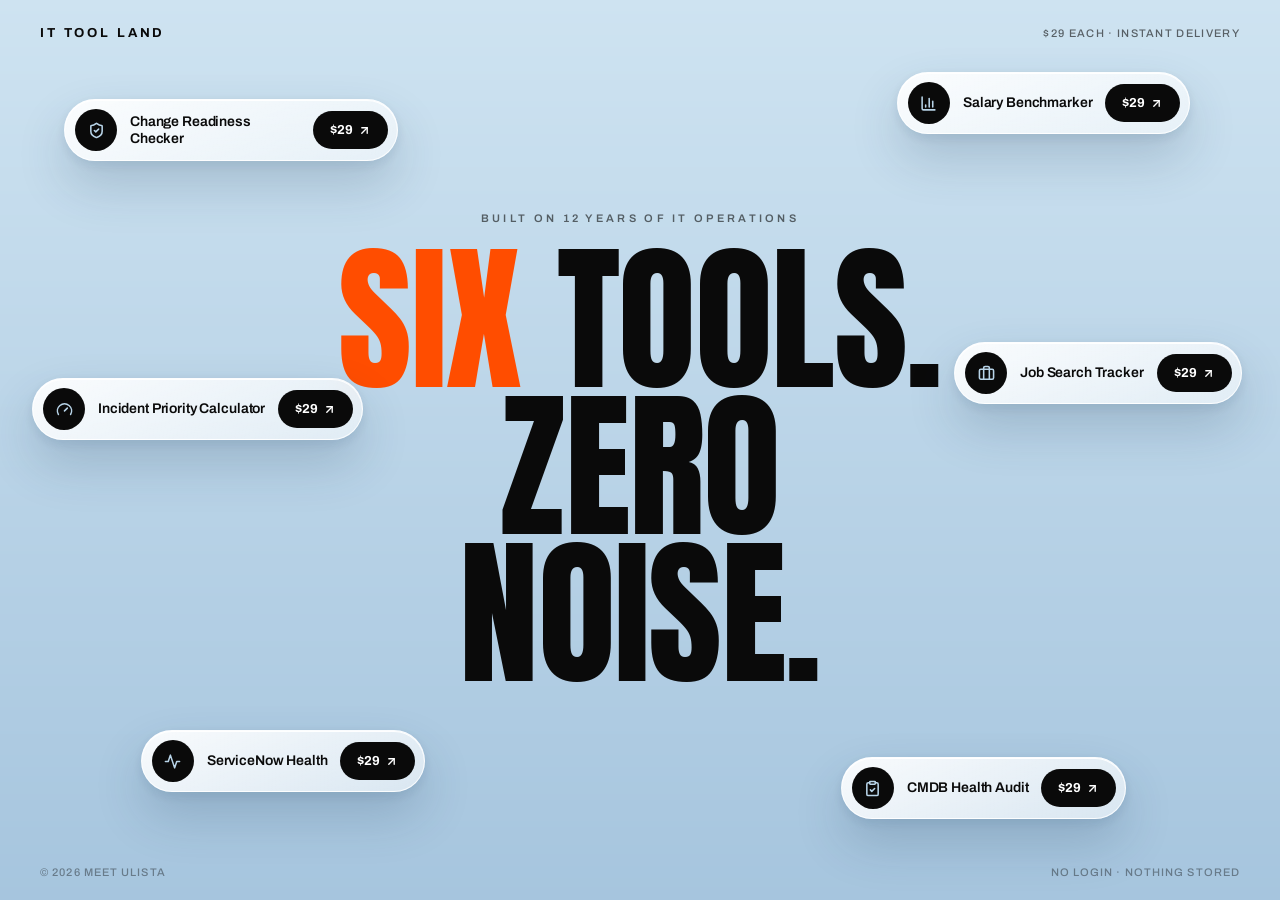
==== index.html @ 7b76a703 "**Standalone index.html — single-file conversion — complete** - Your entire landing page now lives i" ====
<!DOCTYPE html>
<html lang="en">
<head>
<meta charset="UTF-8" />
<meta name="viewport" content="width=device-width, initial-scale=1" />
<meta name="theme-color" content="#B8D4E8" />
<meta name="description" content="Six precision browser tools for IT leaders. Built on 12 years of IT operations." />
<title>IT Tool Land — Six tools. Zero noise.</title>
<link rel="preconnect" href="https://fonts.googleapis.com" />
<link rel="preconnect" href="https://fonts.gstatic.com" crossorigin />
<link href="https://fonts.googleapis.com/css2?family=Anton&family=Archivo:wght@400;500;600;700&display=swap" rel="stylesheet" />
<style>
:root {
  --sky: #b8d4e8;
  --ink: #0a0a0a;
  --ink-60: rgba(10, 10, 10, 0.6);
  --ink-40: rgba(10, 10, 10, 0.4);
  --accent: #ff4d00;
}
* { margin: 0; padding: 0; box-sizing: border-box; }
html, body { height: 100%; }
body {
  background: var(--sky);
  color: var(--ink);
  font-family: 'Archivo', sans-serif;
  -webkit-font-smoothing: antialiased;
  overflow: hidden;
}
::selection { background: var(--ink); color: var(--sky); }

.stage { position: fixed; inset: 0; overflow: hidden; }

/* ── Water ripple canvas ──────────────────────────────────── */
.ripple {
  position: absolute; inset: 0; z-index: 0;
  width: 100vw; height: 100vh;
  display: block;
}

/* ── Topbar / footer ──────────────────────────────────────── */
.topbar {
  position: absolute; top: 0; left: 0; right: 0; z-index: 5;
  display: flex; justify-content: space-between; align-items: center;
  padding: 26px 40px;
}
.brand { font: 700 13px 'Archivo'; letter-spacing: 0.22em; }
.topbar-meta { font: 500 11px 'Archivo'; letter-spacing: 0.12em; text-transform: uppercase; color: var(--ink-60); }
.foot {
  position: absolute; bottom: 0; left: 0; right: 0; z-index: 5;
  display: flex; justify-content: space-between;
  padding: 22px 40px;
  font: 500 11px 'Archivo'; letter-spacing: 0.1em; text-transform: uppercase;
  color: var(--ink-40);
}

/* ── Headline ─────────────────────────────────────────────── */
.headline {
  position: absolute; z-index: 2; left: 50%; top: 50%;
  transform: translate(-50%, -50%);
  text-align: center; pointer-events: none;
}
.overline {
  font: 600 11px 'Archivo'; letter-spacing: 0.3em; text-transform: uppercase;
  color: var(--ink-60); margin-bottom: 22px;
}
.hero-title {
  font: 400 clamp(72px, 12.5vw, 200px)/0.92 'Anton', sans-serif;
  text-transform: uppercase;
  letter-spacing: -0.01em;
  color: var(--ink);
}
.hero-title .accent { color: var(--accent); }

/* ── Scattered floating pill cards ────────────────────────── */
.cards { position: absolute; inset: 0; z-index: 3; pointer-events: none; }
.par {
  position: absolute; pointer-events: auto;
  transform: translate3d(calc(var(--px, 0) * var(--d)), calc(var(--py, 0) * var(--d)), 0);
}
.par-1 { top: 11%; left: 5%; }
.par-2 { top: 8%; right: 7%; }
.par-3 { top: 42%; left: 2.5%; }
.par-4 { top: 38%; right: 3%; }
.par-5 { bottom: 12%; left: 11%; }
.par-6 { bottom: 9%; right: 12%; }

@keyframes floatY {
  0%, 100% { transform: translateY(0) rotate(var(--rot, 0deg)); }
  50% { transform: translateY(-11px) rotate(var(--rot, 0deg)); }
}
.float { animation: floatY 6s ease-in-out infinite; }
.f-1 { animation-duration: 5.6s; }
.f-2 { animation-duration: 6.8s; animation-delay: 0.7s; }
.f-3 { animation-duration: 7.6s; animation-delay: 1.3s; }
.par-1 .float { --rot: -3.5deg; }
.par-2 .float { --rot: 2.5deg; }
.par-3 .float { --rot: 2deg; }
.par-4 .float { --rot: -2.5deg; }
.par-5 .float { --rot: 1.5deg; }
.par-6 .float { --rot: -2deg; }

.pcard {
  display: flex; align-items: center; gap: 13px;
  padding: 9px 9px 9px 10px;
  border-radius: 999px;
  background: linear-gradient(155deg, rgba(255, 255, 255, 0.92), rgba(255, 255, 255, 0.55));
  backdrop-filter: blur(14px); -webkit-backdrop-filter: blur(14px);
  border: 1px solid rgba(255, 255, 255, 0.85);
  box-shadow:
    0 24px 50px rgba(30, 60, 90, 0.2),
    0 4px 12px rgba(30, 60, 90, 0.1),
    inset 0 1px 0 rgba(255, 255, 255, 0.95);
  transition: transform 0.35s cubic-bezier(0.22, 1, 0.36, 1), box-shadow 0.35s ease;
}
.pcard:hover {
  transform: translateY(-9px) scale(1.03);
  box-shadow:
    0 38px 70px rgba(30, 60, 90, 0.28),
    0 8px 18px rgba(30, 60, 90, 0.12),
    inset 0 1px 0 rgba(255, 255, 255, 1);
}
.pcard-icon {
  width: 42px; height: 42px; border-radius: 50%; flex-shrink: 0;
  display: grid; place-items: center;
  background: var(--ink); color: var(--sky);
}
.pcard-icon svg { width: 17px; height: 17px; }
.pcard-name {
  font: 600 14px 'Archivo'; letter-spacing: -0.01em; color: var(--ink);
  max-width: 170px; line-height: 1.25;
}
.pcard-buy {
  display: flex; align-items: center; gap: 5px; flex-shrink: 0;
  background: var(--ink); color: #fff;
  text-decoration: none; font: 700 13px 'Archivo';
  padding: 12px 17px; border-radius: 999px;
  transition: background-color 0.25s, transform 0.25s;
}
.pcard-buy svg { width: 13px; height: 13px; }
.pcard-buy:hover { background: var(--accent); transform: scale(1.05); }
.pcard-buy:active { transform: scale(0.96); }

/* ── Small screens: stacked, scrollable ───────────────────── */
@media (max-width: 900px) {
  body { overflow: auto; }
  .stage { position: static; overflow: visible; min-height: 100vh; padding: 96px 22px 90px; }
  .ripple { position: fixed; }
  .topbar { position: fixed; padding: 18px 22px; background: rgba(184, 212, 232, 0.85); backdrop-filter: blur(10px); }
  .headline { position: static; transform: none; text-align: left; margin-bottom: 44px; pointer-events: auto; }
  .hero-title { font-size: clamp(58px, 16vw, 96px); }
  .cards { position: static; display: flex; flex-direction: column; gap: 14px; pointer-events: auto; }
  .par { position: static; transform: none; }
  .float { animation: none; }
  .pcard { width: 100%; }
  .pcard-name { max-width: none; flex: 1; }
  .foot { position: fixed; padding: 16px 22px; }
}
</style>
</head>
<body>
<main class="stage" data-testid="it-tool-landing-page">
  <canvas class="ripple" id="ripple" aria-hidden="true"></canvas>

  <header class="topbar" data-testid="site-navigation">
    <span class="brand" data-testid="brand-link">IT TOOL LAND</span>
    <span class="topbar-meta">$29 each · Instant delivery</span>
  </header>

  <div class="headline" data-testid="hero-section">
    <div class="overline" data-testid="hero-overline">Built on 12 years of IT operations</div>
    <h1 class="hero-title" data-testid="hero-heading"><span class="accent">Six</span> tools.<br />Zero noise.</h1>
  </div>

  <div class="cards" data-testid="toolkit-section">
    <div class="par par-1" style="--d:16px">
      <div class="float f-1">
        <div class="pcard" data-testid="tool-card-change-readiness">
          <div class="pcard-icon"><svg viewBox="0 0 24 24" fill="none" stroke="currentColor" stroke-width="2.2" stroke-linecap="round" stroke-linejoin="round"><path d="M20 13c0 5-3.5 7.5-7.66 8.95a1 1 0 0 1-.67-.01C7.5 20.5 4 18 4 13V6a1 1 0 0 1 1-1c2 0 4.5-1.2 6.24-2.72a1.17 1.17 0 0 1 1.52 0C14.51 3.81 17 5 19 5a1 1 0 0 1 1 1z"/><path d="m9 12 2 2 4-4"/></svg></div>
          <span class="pcard-name">Change Readiness Checker</span>
          <a class="pcard-buy" href="https://meetulista.gumroad.com/l/it-change-readiness-checker" target="_blank" rel="noreferrer" aria-label="Buy Change Readiness Checker on Gumroad" data-testid="buy-change-readiness">$29 <svg viewBox="0 0 24 24" fill="none" stroke="currentColor" stroke-width="2.5" stroke-linecap="round" stroke-linejoin="round"><path d="M7 7h10v10"/><path d="M7 17 17 7"/></svg></a>
        </div>
      </div>
    </div>
    <div class="par par-2" style="--d:25px">
      <div class="float f-2">
        <div class="pcard" data-testid="tool-card-salary-benchmarker">
          <div class="pcard-icon"><svg viewBox="0 0 24 24" fill="none" stroke="currentColor" stroke-width="2.2" stroke-linecap="round" stroke-linejoin="round"><path d="M3 3v16a2 2 0 0 0 2 2h16"/><path d="M18 17V9"/><path d="M13 17V5"/><path d="M8 17v-3"/></svg></div>
          <span class="pcard-name">Salary Benchmarker</span>
          <a class="pcard-buy" href="https://meetulista.gumroad.com/l/it-leadership-salary-benchmarker" target="_blank" rel="noreferrer" aria-label="Buy IT Leadership Salary Benchmarker on Gumroad" data-testid="buy-salary-benchmarker">$29 <svg viewBox="0 0 24 24" fill="none" stroke="currentColor" stroke-width="2.5" stroke-linecap="round" stroke-linejoin="round"><path d="M7 7h10v10"/><path d="M7 17 17 7"/></svg></a>
        </div>
      </div>
    </div>
    <div class="par par-3" style="--d:34px">
      <div class="float f-3">
        <div class="pcard" data-testid="tool-card-incident-priority">
          <div class="pcard-icon"><svg viewBox="0 0 24 24" fill="none" stroke="currentColor" stroke-width="2.2" stroke-linecap="round" stroke-linejoin="round"><path d="m12 14 4-4"/><path d="M3.34 19a10 10 0 1 1 17.32 0"/></svg></div>
          <span class="pcard-name">Incident Priority Calculator</span>
          <a class="pcard-buy" href="https://meetulista.gumroad.com/l/it-incident-priority-calculator" target="_blank" rel="noreferrer" aria-label="Buy IT Incident Priority Calculator on Gumroad" data-testid="buy-incident-priority">$29 <svg viewBox="0 0 24 24" fill="none" stroke="currentColor" stroke-width="2.5" stroke-linecap="round" stroke-linejoin="round"><path d="M7 7h10v10"/><path d="M7 17 17 7"/></svg></a>
        </div>
      </div>
    </div>
    <div class="par par-4" style="--d:16px">
      <div class="float f-1">
        <div class="pcard" data-testid="tool-card-job-tracker">
          <div class="pcard-icon"><svg viewBox="0 0 24 24" fill="none" stroke="currentColor" stroke-width="2.2" stroke-linecap="round" stroke-linejoin="round"><path d="M16 20V4a2 2 0 0 0-2-2h-4a2 2 0 0 0-2 2v16"/><rect width="20" height="14" x="2" y="6" rx="2"/></svg></div>
          <span class="pcard-name">Job Search Tracker</span>
          <a class="pcard-buy" href="https://meetulista.gumroad.com/l/it-leadership-job-tracker" target="_blank" rel="noreferrer" aria-label="Buy IT Leadership Job Search Tracker on Gumroad" data-testid="buy-job-tracker">$29 <svg viewBox="0 0 24 24" fill="none" stroke="currentColor" stroke-width="2.5" stroke-linecap="round" stroke-linejoin="round"><path d="M7 7h10v10"/><path d="M7 17 17 7"/></svg></a>
        </div>
      </div>
    </div>
    <div class="par par-5" style="--d:25px">
      <div class="float f-2">
        <div class="pcard" data-testid="tool-card-servicenow-health">
          <div class="pcard-icon"><svg viewBox="0 0 24 24" fill="none" stroke="currentColor" stroke-width="2.2" stroke-linecap="round" stroke-linejoin="round"><path d="M22 12h-4l-3 9L9 3l-3 9H2"/></svg></div>
          <span class="pcard-name">ServiceNow Health</span>
          <a class="pcard-buy" href="https://meetulista.gumroad.com/l/servicenow-itsm-health" target="_blank" rel="noreferrer" aria-label="Buy ServiceNow Health Tool on Gumroad" data-testid="buy-servicenow-health">$29 <svg viewBox="0 0 24 24" fill="none" stroke="currentColor" stroke-width="2.5" stroke-linecap="round" stroke-linejoin="round"><path d="M7 7h10v10"/><path d="M7 17 17 7"/></svg></a>
        </div>
      </div>
    </div>
    <div class="par par-6" style="--d:34px">
      <div class="float f-3">
        <div class="pcard" data-testid="tool-card-cmdb-audit">
          <div class="pcard-icon"><svg viewBox="0 0 24 24" fill="none" stroke="currentColor" stroke-width="2.2" stroke-linecap="round" stroke-linejoin="round"><rect width="8" height="4" x="8" y="2" rx="1" ry="1"/><path d="M16 4h2a2 2 0 0 1 2 2v14a2 2 0 0 1-2 2H6a2 2 0 0 1-2-2V6a2 2 0 0 1 2-2h2"/><path d="m9 14 2 2 4-4"/></svg></div>
          <span class="pcard-name">CMDB Health Audit</span>
          <a class="pcard-buy" href="https://meetulista.gumroad.com/l/cmdb-audit-tool" target="_blank" rel="noreferrer" aria-label="Buy CMDB Health Audit Tool on Gumroad" data-testid="buy-cmdb-audit">$29 <svg viewBox="0 0 24 24" fill="none" stroke="currentColor" stroke-width="2.5" stroke-linecap="round" stroke-linejoin="round"><path d="M7 7h10v10"/><path d="M7 17 17 7"/></svg></a>
        </div>
      </div>
    </div>
  </div>

  <footer class="foot" data-testid="site-footer">
    <span>© 2026 Meet Ulista</span>
    <span>No login · Nothing stored</span>
  </footer>
</main>

<script>
(function () {
  /* ── Water ripple simulation ─────────────────────────────── */
  var canvas = document.getElementById("ripple");
  var ctx = canvas.getContext("2d");
  var SCALE = 3;
  var W = 0, H = 0, buf1, buf2, img, raf, rowBase;
  var TOP = [206, 227, 241];
  var BOT = [166, 197, 222];

  function resize() {
    W = Math.ceil(window.innerWidth / SCALE);
    H = Math.ceil(window.innerHeight / SCALE);
    canvas.width = W;
    canvas.height = H;
    buf1 = new Float32Array(W * H);
    buf2 = new Float32Array(W * H);
    img = ctx.createImageData(W, H);
    rowBase = new Float32Array(H * 3);
    for (var y = 0; y < H; y++) {
      var t = y / H;
      for (var c = 0; c < 3; c++) rowBase[y * 3 + c] = TOP[c] + (BOT[c] - TOP[c]) * t;
    }
  }

  function drop(x, y, s) {
    var bx = Math.floor(x / SCALE), by = Math.floor(y / SCALE);
    for (var j = -2; j <= 2; j++) {
      for (var i = -2; i <= 2; i++) {
        var xi = bx + i, yj = by + j;
        if (xi > 0 && xi < W - 1 && yj > 0 && yj < H - 1) buf1[yj * W + xi] += s;
      }
    }
  }

  function step() {
    var x, y, i, p, sh;
    for (y = 1; y < H - 1; y++) {
      var row = y * W;
      for (x = 1; x < W - 1; x++) {
        i = row + x;
        buf2[i] = ((buf1[i - 1] + buf1[i + 1] + buf1[i - W] + buf1[i + W]) * 0.5 - buf2[i]) * 0.982;
      }
    }
    var tmp = buf1; buf1 = buf2; buf2 = tmp;
    var d = img.data;
    for (y = 0; y < H; y++) {
      var r2 = y * W, rb = y * 3;
      for (x = 0; x < W; x++) {
        i = r2 + x; p = i * 4;
        sh = buf1[i] * 0.9;
        d[p] = Math.max(0, Math.min(255, rowBase[rb] + sh));
        d[p + 1] = Math.max(0, Math.min(255, rowBase[rb + 1] + sh));
        d[p + 2] = Math.max(0, Math.min(255, rowBase[rb + 2] + sh * 0.6));
        d[p + 3] = 255;
      }
    }
    ctx.putImageData(img, 0, 0);
    raf = requestAnimationFrame(step);
  }

  var last = 0;
  window.addEventListener("mousemove", function (e) {
    var now = performance.now();
    if (now - last > 28) { drop(e.clientX, e.clientY, 240); last = now; }
  });
  window.addEventListener("touchmove", function (e) {
    var t = e.touches[0];
    if (t) drop(t.clientX, t.clientY, 240);
  }, { passive: true });
  setInterval(function () {
    drop(Math.random() * window.innerWidth, Math.random() * window.innerHeight, 150);
  }, 1500);
  window.addEventListener("resize", resize);
  resize();
  step();

  /* ── Mouse parallax for scattered cards ──────────────────── */
  var root = document.documentElement;
  var tx = 0, ty = 0, cx = 0, cy = 0;
  window.addEventListener("mousemove", function (e) {
    tx = (e.clientX / window.innerWidth - 0.5) * 2;
    ty = (e.clientY / window.innerHeight - 0.5) * 2;
  });
  (function loop() {
    cx += (tx - cx) * 0.055;
    cy += (ty - cy) * 0.055;
    root.style.setProperty("--px", cx.toFixed(4));
    root.style.setProperty("--py", cy.toFixed(4));
    requestAnimationFrame(loop);
  })();
})();
</script>
</body>
</html>
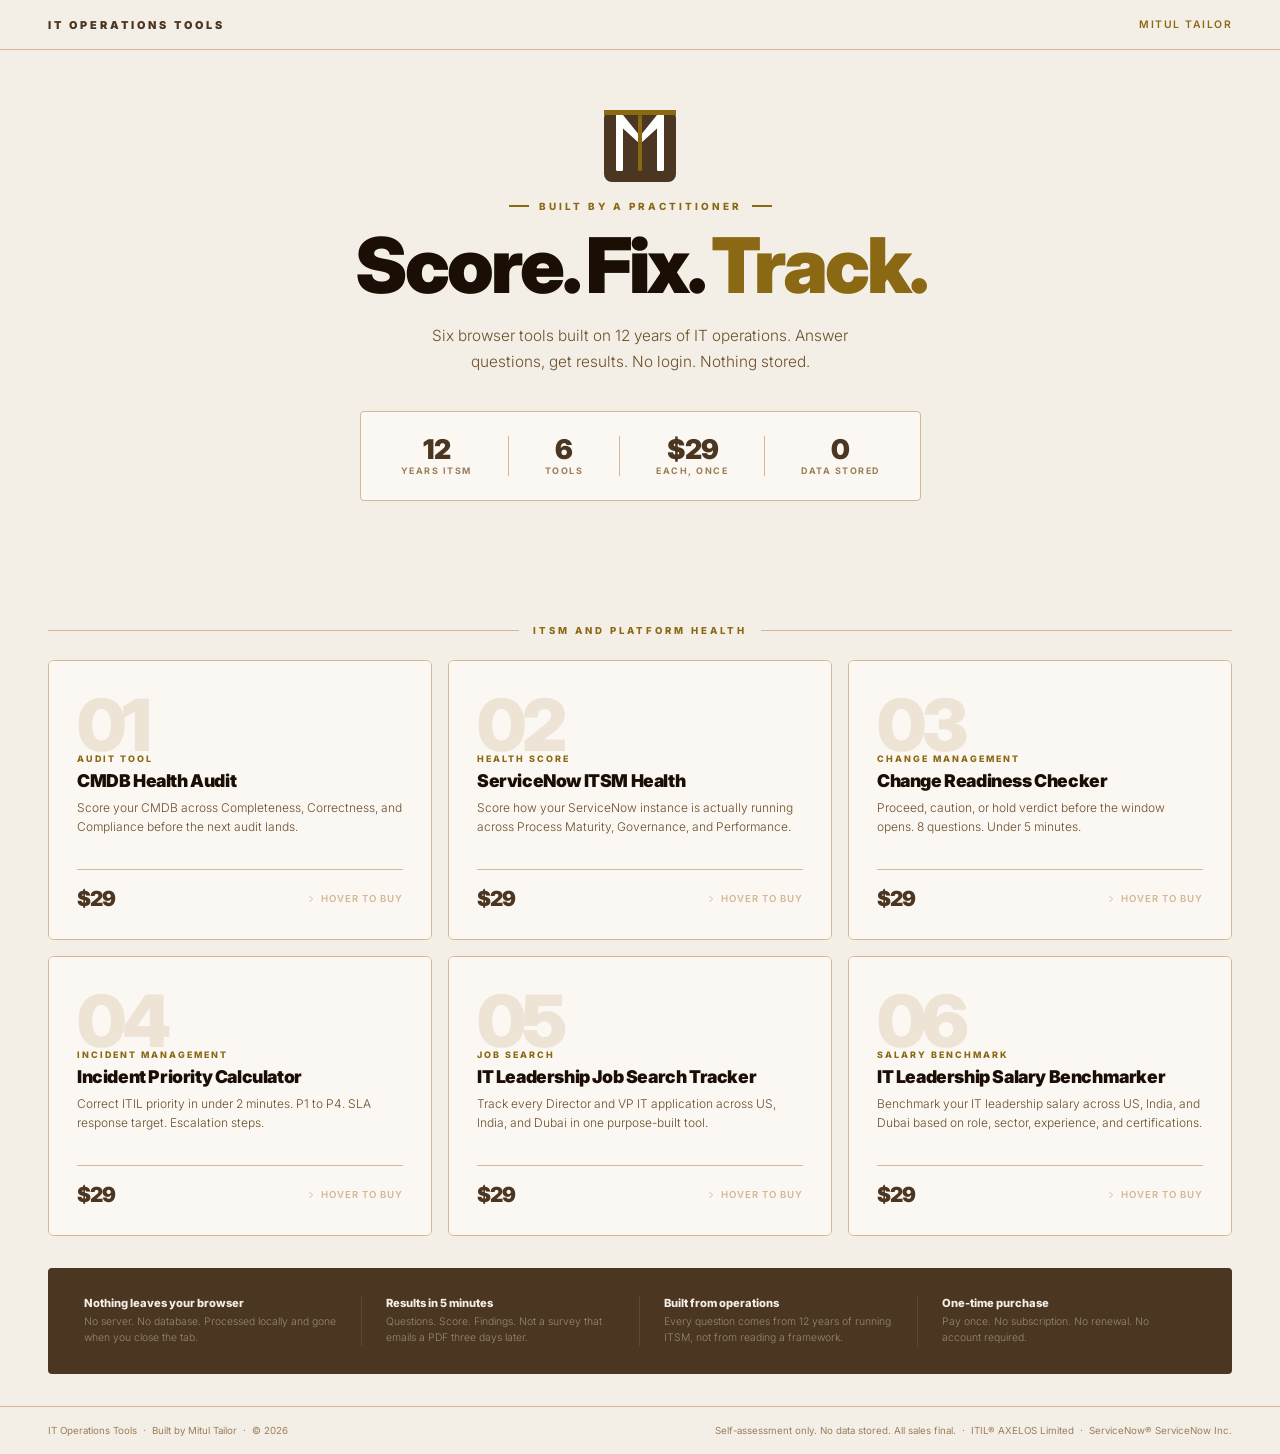
==== commit 03a73a64: "Add files via upload" ====
--- a/index.html
+++ b/index.html
@@ -1,331 +1,515 @@
 <!DOCTYPE html>
 <html lang="en">
 <head>
-<meta charset="UTF-8" />
-<meta name="viewport" content="width=device-width, initial-scale=1" />
-<meta name="theme-color" content="#B8D4E8" />
-<meta name="description" content="Six precision browser tools for IT leaders. Built on 12 years of IT operations." />
-<title>IT Tool Land — Six tools. Zero noise.</title>
-<link rel="preconnect" href="https://fonts.googleapis.com" />
-<link rel="preconnect" href="https://fonts.gstatic.com" crossorigin />
-<link href="https://fonts.googleapis.com/css2?family=Anton&family=Archivo:wght@400;500;600;700&display=swap" rel="stylesheet" />
+<meta charset="UTF-8">
+<meta name="viewport" content="width=device-width, initial-scale=1.0">
+<title>IT Operations Tools  -  Mitul Tailor</title>
+<meta name="description" content="Six browser tools built on 12 years of IT operations. $29 each. No login. Nothing stored.">
+<link href="https://fonts.googleapis.com/css2?family=Inter:ital,wght@0,300;0,400;0,600;0,700;0,800;0,900;1,300&display=swap" rel="stylesheet">
 <style>
-:root {
-  --sky: #b8d4e8;
-  --ink: #0a0a0a;
-  --ink-60: rgba(10, 10, 10, 0.6);
-  --ink-40: rgba(10, 10, 10, 0.4);
-  --accent: #ff4d00;
-}
-* { margin: 0; padding: 0; box-sizing: border-box; }
-html, body { height: 100%; }
-body {
-  background: var(--sky);
-  color: var(--ink);
-  font-family: 'Archivo', sans-serif;
-  -webkit-font-smoothing: antialiased;
-  overflow: hidden;
-}
-::selection { background: var(--ink); color: var(--sky); }
-
-.stage { position: fixed; inset: 0; overflow: hidden; }
-
-/* ── Water ripple canvas ──────────────────────────────────── */
-.ripple {
-  position: absolute; inset: 0; z-index: 0;
-  width: 100vw; height: 100vh;
-  display: block;
-}
-
-/* ── Topbar / footer ──────────────────────────────────────── */
-.topbar {
-  position: absolute; top: 0; left: 0; right: 0; z-index: 5;
-  display: flex; justify-content: space-between; align-items: center;
-  padding: 26px 40px;
-}
-.brand { font: 700 13px 'Archivo'; letter-spacing: 0.22em; }
-.topbar-meta { font: 500 11px 'Archivo'; letter-spacing: 0.12em; text-transform: uppercase; color: var(--ink-60); }
-.foot {
-  position: absolute; bottom: 0; left: 0; right: 0; z-index: 5;
-  display: flex; justify-content: space-between;
-  padding: 22px 40px;
-  font: 500 11px 'Archivo'; letter-spacing: 0.1em; text-transform: uppercase;
-  color: var(--ink-40);
-}
-
-/* ── Headline ─────────────────────────────────────────────── */
-.headline {
-  position: absolute; z-index: 2; left: 50%; top: 50%;
-  transform: translate(-50%, -50%);
-  text-align: center; pointer-events: none;
-}
-.overline {
-  font: 600 11px 'Archivo'; letter-spacing: 0.3em; text-transform: uppercase;
-  color: var(--ink-60); margin-bottom: 22px;
-}
-.hero-title {
-  font: 400 clamp(72px, 12.5vw, 200px)/0.92 'Anton', sans-serif;
-  text-transform: uppercase;
-  letter-spacing: -0.01em;
-  color: var(--ink);
-}
-.hero-title .accent { color: var(--accent); }
-
-/* ── Scattered floating pill cards ────────────────────────── */
-.cards { position: absolute; inset: 0; z-index: 3; pointer-events: none; }
-.par {
-  position: absolute; pointer-events: auto;
-  transform: translate3d(calc(var(--px, 0) * var(--d)), calc(var(--py, 0) * var(--d)), 0);
-}
-.par-1 { top: 11%; left: 5%; }
-.par-2 { top: 8%; right: 7%; }
-.par-3 { top: 42%; left: 2.5%; }
-.par-4 { top: 38%; right: 3%; }
-.par-5 { bottom: 12%; left: 11%; }
-.par-6 { bottom: 9%; right: 12%; }
-
-@keyframes floatY {
-  0%, 100% { transform: translateY(0) rotate(var(--rot, 0deg)); }
-  50% { transform: translateY(-11px) rotate(var(--rot, 0deg)); }
-}
-.float { animation: floatY 6s ease-in-out infinite; }
-.f-1 { animation-duration: 5.6s; }
-.f-2 { animation-duration: 6.8s; animation-delay: 0.7s; }
-.f-3 { animation-duration: 7.6s; animation-delay: 1.3s; }
-.par-1 .float { --rot: -3.5deg; }
-.par-2 .float { --rot: 2.5deg; }
-.par-3 .float { --rot: 2deg; }
-.par-4 .float { --rot: -2.5deg; }
-.par-5 .float { --rot: 1.5deg; }
-.par-6 .float { --rot: -2deg; }
-
-.pcard {
-  display: flex; align-items: center; gap: 13px;
-  padding: 9px 9px 9px 10px;
-  border-radius: 999px;
-  background: linear-gradient(155deg, rgba(255, 255, 255, 0.92), rgba(255, 255, 255, 0.55));
-  backdrop-filter: blur(14px); -webkit-backdrop-filter: blur(14px);
-  border: 1px solid rgba(255, 255, 255, 0.85);
-  box-shadow:
-    0 24px 50px rgba(30, 60, 90, 0.2),
-    0 4px 12px rgba(30, 60, 90, 0.1),
-    inset 0 1px 0 rgba(255, 255, 255, 0.95);
-  transition: transform 0.35s cubic-bezier(0.22, 1, 0.36, 1), box-shadow 0.35s ease;
-}
-.pcard:hover {
-  transform: translateY(-9px) scale(1.03);
-  box-shadow:
-    0 38px 70px rgba(30, 60, 90, 0.28),
-    0 8px 18px rgba(30, 60, 90, 0.12),
-    inset 0 1px 0 rgba(255, 255, 255, 1);
-}
-.pcard-icon {
-  width: 42px; height: 42px; border-radius: 50%; flex-shrink: 0;
-  display: grid; place-items: center;
-  background: var(--ink); color: var(--sky);
-}
-.pcard-icon svg { width: 17px; height: 17px; }
-.pcard-name {
-  font: 600 14px 'Archivo'; letter-spacing: -0.01em; color: var(--ink);
-  max-width: 170px; line-height: 1.25;
-}
-.pcard-buy {
-  display: flex; align-items: center; gap: 5px; flex-shrink: 0;
-  background: var(--ink); color: #fff;
-  text-decoration: none; font: 700 13px 'Archivo';
-  padding: 12px 17px; border-radius: 999px;
-  transition: background-color 0.25s, transform 0.25s;
-}
-.pcard-buy svg { width: 13px; height: 13px; }
-.pcard-buy:hover { background: var(--accent); transform: scale(1.05); }
-.pcard-buy:active { transform: scale(0.96); }
-
-/* ── Small screens: stacked, scrollable ───────────────────── */
-@media (max-width: 900px) {
-  body { overflow: auto; }
-  .stage { position: static; overflow: visible; min-height: 100vh; padding: 96px 22px 90px; }
-  .ripple { position: fixed; }
-  .topbar { position: fixed; padding: 18px 22px; background: rgba(184, 212, 232, 0.85); backdrop-filter: blur(10px); }
-  .headline { position: static; transform: none; text-align: left; margin-bottom: 44px; pointer-events: auto; }
-  .hero-title { font-size: clamp(58px, 16vw, 96px); }
-  .cards { position: static; display: flex; flex-direction: column; gap: 14px; pointer-events: auto; }
-  .par { position: static; transform: none; }
-  .float { animation: none; }
-  .pcard { width: 100%; }
-  .pcard-name { max-width: none; flex: 1; }
-  .foot { position: fixed; padding: 16px 22px; }
+*,*::before,*::after{box-sizing:border-box;margin:0;padding:0}
+html{scroll-behavior:smooth}
+body{font-family:'Inter',sans-serif;background:#F4EFE6;color:#4B3621;min-height:100vh;overflow-x:hidden}
+
+/* NAV */
+nav{
+  position:fixed;top:0;left:0;right:0;z-index:100;
+  height:50px;padding:0 48px;
+  display:flex;align-items:center;justify-content:space-between;
+  background:rgba(244,239,230,0.9);
+  backdrop-filter:blur(20px);
+  -webkit-backdrop-filter:blur(20px);
+  border-bottom:1px solid #D4B896;
+}
+.nav-brand{font-size:.68rem;font-weight:900;letter-spacing:3px;text-transform:uppercase;color:#4B3621;text-decoration:none}
+.nav-link{font-size:.65rem;font-weight:600;letter-spacing:1.5px;text-transform:uppercase;color:#8B6914;text-decoration:none;transition:color .15s}
+.nav-link:hover{color:#4B3621}
+
+/* HERO */
+.hero{
+  padding:110px 48px 72px;
+  display:flex;
+  flex-direction:column;
+  align-items:center;
+  text-align:center;
+  position:relative;
+}
+
+/* LOGO MARK */
+.logo-mark{
+  width:72px;height:72px;
+  margin-bottom:18px;
+  flex-shrink:0;
+}
+
+.hero-eyebrow{
+  font-size:.62rem;font-weight:800;letter-spacing:3px;
+  text-transform:uppercase;color:#8B6914;
+  margin-bottom:16px;
+  display:flex;align-items:center;gap:10px;
+}
+.hero-eyebrow::before,.hero-eyebrow::after{content:'';display:block;width:20px;height:1.5px;background:#8B6914}
+
+.hero h1{
+  font-size:clamp(3rem,6vw,5.2rem);
+  font-weight:900;line-height:1.0;
+  letter-spacing:-3px;color:#1A0E05;
+  margin-bottom:18px;
+}
+.hero h1 .accent{color:#8B6914}
+
+.hero-sub{
+  font-size:.96rem;color:#6B4F2A;line-height:1.7;
+  max-width:440px;margin-bottom:36px;font-weight:300;
+}
+
+.hero-stats{
+  display:flex;gap:36px;
+  padding:24px 40px;
+  border:1px solid #D4B896;
+  border-radius:4px;
+  margin-bottom:52px;
+  background:#FBF7F2;
+}
+.stat-block{display:flex;flex-direction:column;align-items:center;gap:2px}
+.stat-num{font-size:1.7rem;font-weight:900;letter-spacing:-1px;color:#4B3621;line-height:1}
+.stat-lbl{font-size:.56rem;font-weight:700;letter-spacing:1.5px;text-transform:uppercase;color:#9A7E5A}
+.stat-div{width:1px;background:#D4B896;align-self:stretch}
+
+/* SECTION LABEL */
+.section-label{
+  text-align:center;
+  font-size:.6rem;font-weight:800;letter-spacing:3px;
+  text-transform:uppercase;color:#8B6914;
+  margin-bottom:24px;
+  display:flex;align-items:center;gap:14px;
+  padding:0 48px;
+}
+.section-label::before,.section-label::after{content:'';flex:1;height:1px;background:#D4B896}
+
+/* CARD GRID */
+.grid{
+  display:grid;
+  grid-template-columns:repeat(3,1fr);
+  gap:16px;
+  padding:0 48px;
+  margin-bottom:16px;
+}
+
+/* CARD */
+.card{
+  position:relative;
+  height:280px;
+  border-radius:6px;
+  overflow:hidden;
+  background:#FBF7F2;
+  border:1px solid #D4B896;
+  cursor:pointer;
+  /* 3D flip setup */
+  perspective:1000px;
+  transition:box-shadow .3s,transform .3s;
+}
+
+.card:hover{
+  box-shadow:0 20px 48px rgba(75,54,33,0.15),0 4px 12px rgba(75,54,33,0.08);
+  transform:translateY(-3px);
+}
+
+/* FLIP INNER */
+.card-inner{
+  position:absolute;inset:0;
+  transform-style:preserve-3d;
+  transition:transform .55s cubic-bezier(.16,1,.3,1);
+}
+
+.card:hover .card-inner{
+  transform:rotateY(180deg);
+}
+
+/* FRONT */
+.card-front,.card-back{
+  position:absolute;inset:0;
+  backface-visibility:hidden;
+  -webkit-backface-visibility:hidden;
+  padding:28px;
+  display:flex;flex-direction:column;
+}
+
+.card-front{
+  background:#FBF7F2;
+  justify-content:space-between;
+}
+
+.cf-top{display:flex;flex-direction:column;gap:0}
+.cf-num{
+  font-size:4.5rem;font-weight:900;letter-spacing:-4px;
+  color:#EDE4D5;line-height:1;
+  margin-bottom:-8px;
+}
+.cf-tag{font-size:.56rem;font-weight:800;letter-spacing:2px;text-transform:uppercase;color:#8B6914;margin-bottom:6px}
+.cf-name{font-size:1.1rem;font-weight:900;letter-spacing:-.4px;color:#1A0E05;margin-bottom:8px;line-height:1.2}
+.cf-desc{font-size:.75rem;color:#6B4F2A;line-height:1.55;font-weight:300}
+
+.cf-bottom{
+  display:flex;align-items:center;justify-content:space-between;
+  padding-top:16px;
+  border-top:1px solid #D4B896;
+}
+.cf-price{font-size:1.3rem;font-weight:900;letter-spacing:-.8px;color:#4B3621}
+.cf-hint{font-size:.6rem;color:#D4B896;display:flex;align-items:center;gap:4px;font-weight:600;letter-spacing:1px;text-transform:uppercase}
+.cf-hint svg{width:12px;height:12px;animation:pulse 1.8s ease infinite}
+@keyframes pulse{0%,100%{opacity:.4}50%{opacity:1}}
+
+/* BACK */
+.card-back{
+  transform:rotateY(180deg);
+  justify-content:space-between;
+}
+
+/* Each card gets its own back colour via data attr */
+.card[data-color="brown"] .card-back{background:#4B3621}
+.card[data-color="gold"] .card-back{background:#8B6914}
+.card[data-color="dark"] .card-back{background:#1A0E05}
+.card[data-color="warm"] .card-back{background:#6B4F2A}
+.card[data-color="tan"] .card-back{background:#9A7E5A}
+.card[data-color="stone"] .card-back{background:#7A6040}
+
+.cb-tag{font-size:.56rem;font-weight:800;letter-spacing:2px;text-transform:uppercase;color:rgba(244,239,230,0.5);margin-bottom:6px}
+.cb-name{font-size:1.05rem;font-weight:900;letter-spacing:-.3px;color:#F4EFE6;margin-bottom:14px;line-height:1.2}
+.cb-feats{display:flex;flex-direction:column;gap:6px;flex:1}
+.cb-feats span{
+  font-size:.71rem;color:rgba(244,239,230,0.7);
+  display:flex;align-items:flex-start;gap:7px;line-height:1.4;
+}
+.cb-feats span::before{
+  content:'';display:block;
+  width:4px;height:4px;border-radius:50%;
+  background:rgba(244,239,230,0.4);
+  flex-shrink:0;margin-top:5px;
+}
+
+.cb-buy{display:flex;flex-direction:column;gap:8px;padding-top:14px;border-top:1px solid rgba(244,239,230,0.15)}
+.cb-price{display:flex;align-items:baseline;gap:4px}
+.cb-price-big{font-size:1.8rem;font-weight:900;letter-spacing:-1px;color:#F4EFE6;line-height:1}
+.cb-price-sub{font-size:.62rem;color:rgba(244,239,230,0.45)}
+.cb-btn{
+  display:flex;align-items:center;justify-content:center;gap:5px;
+  padding:11px;
+  background:rgba(244,239,230,0.15);
+  border:1px solid rgba(244,239,230,0.25);
+  border-radius:4px;
+  font-size:.74rem;font-weight:800;letter-spacing:.3px;
+  color:#F4EFE6;text-decoration:none;
+  transition:background .2s;
+}
+.cb-btn:hover{background:rgba(244,239,230,0.25)}
+.cb-note{font-size:.56rem;color:rgba(244,239,230,0.3);text-align:center}
+
+/* WHY STRIP */
+.why-strip{
+  margin:32px 48px 0;
+  padding:28px 36px;
+  background:#4B3621;
+  border-radius:4px;
+  display:grid;grid-template-columns:repeat(4,1fr);gap:0;
+}
+.why-item{padding:0 24px;border-right:1px solid rgba(244,239,230,0.1)}
+.why-item:first-child{padding-left:0}
+.why-item:last-child{border-right:none}
+.why-title{font-size:.7rem;font-weight:800;color:#F4EFE6;margin-bottom:4px}
+.why-body{font-size:.65rem;color:rgba(244,239,230,0.45);line-height:1.55;font-weight:300}
+
+/* FOOTER */
+footer{
+  padding:18px 48px;margin-top:32px;
+  display:flex;justify-content:space-between;align-items:center;
+  border-top:1px solid #D4B896;
+  font-size:.61rem;color:#9A7E5A;
+}
+footer a{color:#9A7E5A;text-decoration:none}
+footer a:hover{color:#4B3621}
+
+/* FADE */
+.fade-up{opacity:0;transform:translateY(18px);transition:opacity .7s cubic-bezier(.16,1,.3,1),transform .7s cubic-bezier(.16,1,.3,1)}
+.fade-up.in{opacity:1;transform:translateY(0)}
+
+@media(max-width:900px){
+  .grid{grid-template-columns:repeat(2,1fr);padding:0 24px}
+  .section-label{padding:0 24px}
+  .why-strip{grid-template-columns:repeat(2,1fr);margin:24px 24px 0}
+  .why-item{border-right:none;border-bottom:1px solid rgba(244,239,230,0.1);padding:12px 0}
+  .hero{padding:90px 24px 56px}
+  nav,.footer{padding-left:24px;padding-right:24px}
+  footer{flex-direction:column;gap:6px;text-align:center;padding:14px 24px}
+  .hero-stats{gap:20px;padding:18px 24px}
+}
+@media(max-width:540px){
+  .grid{grid-template-columns:1fr}
+  .card{height:260px}
 }
 </style>
 </head>
 <body>
-<main class="stage" data-testid="it-tool-landing-page">
-  <canvas class="ripple" id="ripple" aria-hidden="true"></canvas>
-
-  <header class="topbar" data-testid="site-navigation">
-    <span class="brand" data-testid="brand-link">IT TOOL LAND</span>
-    <span class="topbar-meta">$29 each · Instant delivery</span>
-  </header>
-
-  <div class="headline" data-testid="hero-section">
-    <div class="overline" data-testid="hero-overline">Built on 12 years of IT operations</div>
-    <h1 class="hero-title" data-testid="hero-heading"><span class="accent">Six</span> tools.<br />Zero noise.</h1>
-  </div>
-
-  <div class="cards" data-testid="toolkit-section">
-    <div class="par par-1" style="--d:16px">
-      <div class="float f-1">
-        <div class="pcard" data-testid="tool-card-change-readiness">
-          <div class="pcard-icon"><svg viewBox="0 0 24 24" fill="none" stroke="currentColor" stroke-width="2.2" stroke-linecap="round" stroke-linejoin="round"><path d="M20 13c0 5-3.5 7.5-7.66 8.95a1 1 0 0 1-.67-.01C7.5 20.5 4 18 4 13V6a1 1 0 0 1 1-1c2 0 4.5-1.2 6.24-2.72a1.17 1.17 0 0 1 1.52 0C14.51 3.81 17 5 19 5a1 1 0 0 1 1 1z"/><path d="m9 12 2 2 4-4"/></svg></div>
-          <span class="pcard-name">Change Readiness Checker</span>
-          <a class="pcard-buy" href="https://meetulista.gumroad.com/l/it-change-readiness-checker" target="_blank" rel="noreferrer" aria-label="Buy Change Readiness Checker on Gumroad" data-testid="buy-change-readiness">$29 <svg viewBox="0 0 24 24" fill="none" stroke="currentColor" stroke-width="2.5" stroke-linecap="round" stroke-linejoin="round"><path d="M7 7h10v10"/><path d="M7 17 17 7"/></svg></a>
+
+<nav>
+  <a class="nav-brand" href="#">IT Operations Tools</a>
+  <a class="nav-link" href="https://linkedin.com/in/mitultailor" target="_blank">Mitul Tailor</a>
+</nav>
+
+<section class="hero">
+
+  <!-- LOGO MARK -->
+  <svg class="logo-mark" viewBox="0 0 72 72" role="img">
+    <title>Mitul Tailor  -  MT mark</title>
+    <rect x="0" y="0" width="72" height="72" rx="8" fill="#4B3621"/>
+    <rect x="0" y="0" width="72" height="5" rx="0" fill="#8B6914"/>
+    <rect x="12" y="5" width="7" height="56" rx="1.5" fill="white"/>
+    <rect x="53" y="5" width="7" height="56" rx="1.5" fill="white"/>
+    <polygon points="12,5 19,5 36,26 53,5 60,5 60,12 36,34 12,12" fill="white"/>
+    <rect x="34" y="5" width="4" height="56" rx="1.5" fill="#8B6914"/>
+  </svg>
+
+  <div class="hero-eyebrow">Built by a practitioner</div>
+
+  <h1>Score. Fix. <span class="accent">Track.</span></h1>
+
+  <p class="hero-sub">Six browser tools built on 12 years of IT operations. Answer questions, get results. No login. Nothing stored.</p>
+
+  <div class="hero-stats">
+    <div class="stat-block"><div class="stat-num">12</div><div class="stat-lbl">Years ITSM</div></div>
+    <div class="stat-div"></div>
+    <div class="stat-block"><div class="stat-num">6</div><div class="stat-lbl">Tools</div></div>
+    <div class="stat-div"></div>
+    <div class="stat-block"><div class="stat-num">$29</div><div class="stat-lbl">Each, once</div></div>
+    <div class="stat-div"></div>
+    <div class="stat-block"><div class="stat-num">0</div><div class="stat-lbl">Data stored</div></div>
+  </div>
+
+</section>
+
+<div class="section-label"><span>ITSM and Platform Health</span></div>
+
+<div class="grid">
+
+  <div class="card fade-up" data-color="brown" style="transition-delay:.0s">
+    <div class="card-inner">
+      <div class="card-front">
+        <div class="cf-top">
+          <div class="cf-num">01</div>
+          <div class="cf-tag">Audit Tool</div>
+          <div class="cf-name">CMDB Health Audit</div>
+          <div class="cf-desc">Score your CMDB across Completeness, Correctness, and Compliance before the next audit lands.</div>
+        </div>
+        <div class="cf-bottom">
+          <div class="cf-price">$29</div>
+          <div class="cf-hint"><svg viewBox="0 0 24 24" fill="none" stroke="currentColor" stroke-width="2"><path d="M9 18l6-6-6-6"/></svg>Hover to buy</div>
+        </div>
+      </div>
+      <div class="card-back">
+        <div>
+          <div class="cb-tag">Audit Tool</div>
+          <div class="cb-name">CMDB Health Audit</div>
+          <div class="cb-feats">
+            <span>10 questions across the three dimensions every audit checks</span>
+            <span>Instant score with dimension breakdown</span>
+            <span>Prioritised gap list with specific next actions</span>
+          </div>
+        </div>
+        <div class="cb-buy">
+          <div class="cb-price"><span class="cb-price-big">$29</span><span class="cb-price-sub">one-time</span></div>
+          <a class="cb-btn" href="https://meetulista.gumroad.com/l/cmdb-audit-tool" target="_blank">Get CMDB Audit &#8594;</a>
+          <div class="cb-note">No refunds. Instant delivery.</div>
         </div>
       </div>
     </div>
-    <div class="par par-2" style="--d:25px">
-      <div class="float f-2">
-        <div class="pcard" data-testid="tool-card-salary-benchmarker">
-          <div class="pcard-icon"><svg viewBox="0 0 24 24" fill="none" stroke="currentColor" stroke-width="2.2" stroke-linecap="round" stroke-linejoin="round"><path d="M3 3v16a2 2 0 0 0 2 2h16"/><path d="M18 17V9"/><path d="M13 17V5"/><path d="M8 17v-3"/></svg></div>
-          <span class="pcard-name">Salary Benchmarker</span>
-          <a class="pcard-buy" href="https://meetulista.gumroad.com/l/it-leadership-salary-benchmarker" target="_blank" rel="noreferrer" aria-label="Buy IT Leadership Salary Benchmarker on Gumroad" data-testid="buy-salary-benchmarker">$29 <svg viewBox="0 0 24 24" fill="none" stroke="currentColor" stroke-width="2.5" stroke-linecap="round" stroke-linejoin="round"><path d="M7 7h10v10"/><path d="M7 17 17 7"/></svg></a>
+  </div>
+
+  <div class="card fade-up" data-color="gold" style="transition-delay:.08s">
+    <div class="card-inner">
+      <div class="card-front">
+        <div class="cf-top">
+          <div class="cf-num">02</div>
+          <div class="cf-tag">Health Score</div>
+          <div class="cf-name">ServiceNow ITSM Health</div>
+          <div class="cf-desc">Score how your ServiceNow instance is actually running across Process Maturity, Governance, and Performance.</div>
+        </div>
+        <div class="cf-bottom">
+          <div class="cf-price">$29</div>
+          <div class="cf-hint"><svg viewBox="0 0 24 24" fill="none" stroke="currentColor" stroke-width="2"><path d="M9 18l6-6-6-6"/></svg>Hover to buy</div>
+        </div>
+      </div>
+      <div class="card-back">
+        <div>
+          <div class="cb-tag">Health Score</div>
+          <div class="cb-name">ServiceNow ITSM Health</div>
+          <div class="cb-feats">
+            <span>10 questions. Score out of 100. Dimension breakdown.</span>
+            <span>Covers incident process, change governance, SLA</span>
+            <span>Built on real operational use, not documentation</span>
+          </div>
+        </div>
+        <div class="cb-buy">
+          <div class="cb-price"><span class="cb-price-big">$29</span><span class="cb-price-sub">one-time</span></div>
+          <a class="cb-btn" href="https://meetulista.gumroad.com/l/servicenow-itsm-health" target="_blank">Get ITSM Health &#8594;</a>
+          <div class="cb-note">No refunds. Instant delivery.</div>
         </div>
       </div>
     </div>
-    <div class="par par-3" style="--d:34px">
-      <div class="float f-3">
-        <div class="pcard" data-testid="tool-card-incident-priority">
-          <div class="pcard-icon"><svg viewBox="0 0 24 24" fill="none" stroke="currentColor" stroke-width="2.2" stroke-linecap="round" stroke-linejoin="round"><path d="m12 14 4-4"/><path d="M3.34 19a10 10 0 1 1 17.32 0"/></svg></div>
-          <span class="pcard-name">Incident Priority Calculator</span>
-          <a class="pcard-buy" href="https://meetulista.gumroad.com/l/it-incident-priority-calculator" target="_blank" rel="noreferrer" aria-label="Buy IT Incident Priority Calculator on Gumroad" data-testid="buy-incident-priority">$29 <svg viewBox="0 0 24 24" fill="none" stroke="currentColor" stroke-width="2.5" stroke-linecap="round" stroke-linejoin="round"><path d="M7 7h10v10"/><path d="M7 17 17 7"/></svg></a>
+  </div>
+
+  <div class="card fade-up" data-color="dark" style="transition-delay:.16s">
+    <div class="card-inner">
+      <div class="card-front">
+        <div class="cf-top">
+          <div class="cf-num">03</div>
+          <div class="cf-tag">Change Management</div>
+          <div class="cf-name">Change Readiness Checker</div>
+          <div class="cf-desc">Proceed, caution, or hold verdict before the window opens. 8 questions. Under 5 minutes.</div>
+        </div>
+        <div class="cf-bottom">
+          <div class="cf-price">$29</div>
+          <div class="cf-hint"><svg viewBox="0 0 24 24" fill="none" stroke="currentColor" stroke-width="2"><path d="M9 18l6-6-6-6"/></svg>Hover to buy</div>
+        </div>
+      </div>
+      <div class="card-back">
+        <div>
+          <div class="cb-tag">Change Management</div>
+          <div class="cb-name">Change Readiness Checker</div>
+          <div class="cb-feats">
+            <span>8 questions across Definition, Technical Readiness, Governance</span>
+            <span>Proceed, caution, or hold recommendation</span>
+            <span>Specific gaps to close before implementation</span>
+          </div>
+        </div>
+        <div class="cb-buy">
+          <div class="cb-price"><span class="cb-price-big">$29</span><span class="cb-price-sub">one-time</span></div>
+          <a class="cb-btn" href="https://meetulista.gumroad.com/l/it-change-readiness-checker" target="_blank">Get Change Checker &#8594;</a>
+          <div class="cb-note">No refunds. Instant delivery.</div>
         </div>
       </div>
     </div>
-    <div class="par par-4" style="--d:16px">
-      <div class="float f-1">
-        <div class="pcard" data-testid="tool-card-job-tracker">
-          <div class="pcard-icon"><svg viewBox="0 0 24 24" fill="none" stroke="currentColor" stroke-width="2.2" stroke-linecap="round" stroke-linejoin="round"><path d="M16 20V4a2 2 0 0 0-2-2h-4a2 2 0 0 0-2 2v16"/><rect width="20" height="14" x="2" y="6" rx="2"/></svg></div>
-          <span class="pcard-name">Job Search Tracker</span>
-          <a class="pcard-buy" href="https://meetulista.gumroad.com/l/it-leadership-job-tracker" target="_blank" rel="noreferrer" aria-label="Buy IT Leadership Job Search Tracker on Gumroad" data-testid="buy-job-tracker">$29 <svg viewBox="0 0 24 24" fill="none" stroke="currentColor" stroke-width="2.5" stroke-linecap="round" stroke-linejoin="round"><path d="M7 7h10v10"/><path d="M7 17 17 7"/></svg></a>
+  </div>
+
+  <div class="card fade-up" data-color="warm" style="transition-delay:.24s">
+    <div class="card-inner">
+      <div class="card-front">
+        <div class="cf-top">
+          <div class="cf-num">04</div>
+          <div class="cf-tag">Incident Management</div>
+          <div class="cf-name">Incident Priority Calculator</div>
+          <div class="cf-desc">Correct ITIL priority in under 2 minutes. P1 to P4. SLA response target. Escalation steps.</div>
+        </div>
+        <div class="cf-bottom">
+          <div class="cf-price">$29</div>
+          <div class="cf-hint"><svg viewBox="0 0 24 24" fill="none" stroke="currentColor" stroke-width="2"><path d="M9 18l6-6-6-6"/></svg>Hover to buy</div>
+        </div>
+      </div>
+      <div class="card-back">
+        <div>
+          <div class="cb-tag">Incident Management</div>
+          <div class="cb-name">Incident Priority Calculator</div>
+          <div class="cb-feats">
+            <span>6 questions across impact and urgency</span>
+            <span>P1 to P4 result with SLA response target</span>
+            <span>Specific escalation steps for each priority level</span>
+          </div>
+        </div>
+        <div class="cb-buy">
+          <div class="cb-price"><span class="cb-price-big">$29</span><span class="cb-price-sub">one-time</span></div>
+          <a class="cb-btn" href="https://meetulista.gumroad.com/l/it-incident-priority-calculator" target="_blank">Get Priority Calc &#8594;</a>
+          <div class="cb-note">No refunds. Instant delivery.</div>
         </div>
       </div>
     </div>
-    <div class="par par-5" style="--d:25px">
-      <div class="float f-2">
-        <div class="pcard" data-testid="tool-card-servicenow-health">
-          <div class="pcard-icon"><svg viewBox="0 0 24 24" fill="none" stroke="currentColor" stroke-width="2.2" stroke-linecap="round" stroke-linejoin="round"><path d="M22 12h-4l-3 9L9 3l-3 9H2"/></svg></div>
-          <span class="pcard-name">ServiceNow Health</span>
-          <a class="pcard-buy" href="https://meetulista.gumroad.com/l/servicenow-itsm-health" target="_blank" rel="noreferrer" aria-label="Buy ServiceNow Health Tool on Gumroad" data-testid="buy-servicenow-health">$29 <svg viewBox="0 0 24 24" fill="none" stroke="currentColor" stroke-width="2.5" stroke-linecap="round" stroke-linejoin="round"><path d="M7 7h10v10"/><path d="M7 17 17 7"/></svg></a>
+  </div>
+
+  <div class="card fade-up" data-color="tan" style="transition-delay:.32s">
+    <div class="card-inner">
+      <div class="card-front">
+        <div class="cf-top">
+          <div class="cf-num">05</div>
+          <div class="cf-tag">Job Search</div>
+          <div class="cf-name">IT Leadership Job Search Tracker</div>
+          <div class="cf-desc">Track every Director and VP IT application across US, India, and Dubai in one purpose-built tool.</div>
+        </div>
+        <div class="cf-bottom">
+          <div class="cf-price">$29</div>
+          <div class="cf-hint"><svg viewBox="0 0 24 24" fill="none" stroke="currentColor" stroke-width="2"><path d="M9 18l6-6-6-6"/></svg>Hover to buy</div>
+        </div>
+      </div>
+      <div class="card-back">
+        <div>
+          <div class="cb-tag">Job Search</div>
+          <div class="cb-name">IT Leadership Job Search Tracker</div>
+          <div class="cb-feats">
+            <span>Five-gate evaluation and ATS score per application</span>
+            <span>Email cadence tracker with overdue alerts. Three markets.</span>
+            <span>Export to CSV. Saves in browser. No login.</span>
+          </div>
+        </div>
+        <div class="cb-buy">
+          <div class="cb-price"><span class="cb-price-big">$29</span><span class="cb-price-sub">one-time</span></div>
+          <a class="cb-btn" href="https://meetulista.gumroad.com/l/it-leadership-job-tracker" target="_blank">Get Job Tracker &#8594;</a>
+          <div class="cb-note">No refunds. Instant delivery.</div>
         </div>
       </div>
     </div>
-    <div class="par par-6" style="--d:34px">
-      <div class="float f-3">
-        <div class="pcard" data-testid="tool-card-cmdb-audit">
-          <div class="pcard-icon"><svg viewBox="0 0 24 24" fill="none" stroke="currentColor" stroke-width="2.2" stroke-linecap="round" stroke-linejoin="round"><rect width="8" height="4" x="8" y="2" rx="1" ry="1"/><path d="M16 4h2a2 2 0 0 1 2 2v14a2 2 0 0 1-2 2H6a2 2 0 0 1-2-2V6a2 2 0 0 1 2-2h2"/><path d="m9 14 2 2 4-4"/></svg></div>
-          <span class="pcard-name">CMDB Health Audit</span>
-          <a class="pcard-buy" href="https://meetulista.gumroad.com/l/cmdb-audit-tool" target="_blank" rel="noreferrer" aria-label="Buy CMDB Health Audit Tool on Gumroad" data-testid="buy-cmdb-audit">$29 <svg viewBox="0 0 24 24" fill="none" stroke="currentColor" stroke-width="2.5" stroke-linecap="round" stroke-linejoin="round"><path d="M7 7h10v10"/><path d="M7 17 17 7"/></svg></a>
+  </div>
+
+  <div class="card fade-up" data-color="stone" style="transition-delay:.4s">
+    <div class="card-inner">
+      <div class="card-front">
+        <div class="cf-top">
+          <div class="cf-num">06</div>
+          <div class="cf-tag">Salary Benchmark</div>
+          <div class="cf-name">IT Leadership Salary Benchmarker</div>
+          <div class="cf-desc">Benchmark your IT leadership salary across US, India, and Dubai based on role, sector, experience, and certifications.</div>
+        </div>
+        <div class="cf-bottom">
+          <div class="cf-price">$29</div>
+          <div class="cf-hint"><svg viewBox="0 0 24 24" fill="none" stroke="currentColor" stroke-width="2"><path d="M9 18l6-6-6-6"/></svg>Hover to buy</div>
+        </div>
+      </div>
+      <div class="card-back">
+        <div>
+          <div class="cb-tag">Salary Benchmark</div>
+          <div class="cb-name">IT Leadership Salary Benchmarker</div>
+          <div class="cb-feats">
+            <span>5 inputs. Instant ranges for all three markets.</span>
+            <span>Covers Manager, Director, VP, and CIO levels</span>
+            <span>Certification and sector premium explained per profile</span>
+          </div>
+        </div>
+        <div class="cb-buy">
+          <div class="cb-price"><span class="cb-price-big">$29</span><span class="cb-price-sub">one-time</span></div>
+          <a class="cb-btn" href="https://meetulista.gumroad.com/l/it-leadership-salary-benchmarker" target="_blank">Get Salary Tool &#8594;</a>
+          <div class="cb-note">No refunds. Instant delivery.</div>
         </div>
       </div>
     </div>
   </div>
 
-  <footer class="foot" data-testid="site-footer">
-    <span>© 2026 Meet Ulista</span>
-    <span>No login · Nothing stored</span>
-  </footer>
-</main>
+</div>
+
+<div class="why-strip">
+  <div class="why-item"><div class="why-title">Nothing leaves your browser</div><div class="why-body">No server. No database. Processed locally and gone when you close the tab.</div></div>
+  <div class="why-item"><div class="why-title">Results in 5 minutes</div><div class="why-body">Questions. Score. Findings. Not a survey that emails a PDF three days later.</div></div>
+  <div class="why-item"><div class="why-title">Built from operations</div><div class="why-body">Every question comes from 12 years of running ITSM, not from reading a framework.</div></div>
+  <div class="why-item"><div class="why-title">One-time purchase</div><div class="why-body">Pay once. No subscription. No renewal. No account required.</div></div>
+</div>
+
+<footer>
+  <span>IT Operations Tools &nbsp;&middot;&nbsp; Built by <a href="https://linkedin.com/in/mitultailor" target="_blank">Mitul Tailor</a> &nbsp;&middot;&nbsp; &copy; 2026</span>
+  <span>Self-assessment only. No data stored. All sales final. &nbsp;&middot;&nbsp; ITIL&reg; AXELOS Limited &nbsp;&middot;&nbsp; ServiceNow&reg; ServiceNow Inc.</span>
+</footer>
 
 <script>
-(function () {
-  /* ── Water ripple simulation ─────────────────────────────── */
-  var canvas = document.getElementById("ripple");
-  var ctx = canvas.getContext("2d");
-  var SCALE = 3;
-  var W = 0, H = 0, buf1, buf2, img, raf, rowBase;
-  var TOP = [206, 227, 241];
-  var BOT = [166, 197, 222];
-
-  function resize() {
-    W = Math.ceil(window.innerWidth / SCALE);
-    H = Math.ceil(window.innerHeight / SCALE);
-    canvas.width = W;
-    canvas.height = H;
-    buf1 = new Float32Array(W * H);
-    buf2 = new Float32Array(W * H);
-    img = ctx.createImageData(W, H);
-    rowBase = new Float32Array(H * 3);
-    for (var y = 0; y < H; y++) {
-      var t = y / H;
-      for (var c = 0; c < 3; c++) rowBase[y * 3 + c] = TOP[c] + (BOT[c] - TOP[c]) * t;
-    }
-  }
-
-  function drop(x, y, s) {
-    var bx = Math.floor(x / SCALE), by = Math.floor(y / SCALE);
-    for (var j = -2; j <= 2; j++) {
-      for (var i = -2; i <= 2; i++) {
-        var xi = bx + i, yj = by + j;
-        if (xi > 0 && xi < W - 1 && yj > 0 && yj < H - 1) buf1[yj * W + xi] += s;
-      }
-    }
-  }
-
-  function step() {
-    var x, y, i, p, sh;
-    for (y = 1; y < H - 1; y++) {
-      var row = y * W;
-      for (x = 1; x < W - 1; x++) {
-        i = row + x;
-        buf2[i] = ((buf1[i - 1] + buf1[i + 1] + buf1[i - W] + buf1[i + W]) * 0.5 - buf2[i]) * 0.982;
-      }
-    }
-    var tmp = buf1; buf1 = buf2; buf2 = tmp;
-    var d = img.data;
-    for (y = 0; y < H; y++) {
-      var r2 = y * W, rb = y * 3;
-      for (x = 0; x < W; x++) {
-        i = r2 + x; p = i * 4;
-        sh = buf1[i] * 0.9;
-        d[p] = Math.max(0, Math.min(255, rowBase[rb] + sh));
-        d[p + 1] = Math.max(0, Math.min(255, rowBase[rb + 1] + sh));
-        d[p + 2] = Math.max(0, Math.min(255, rowBase[rb + 2] + sh * 0.6));
-        d[p + 3] = 255;
-      }
-    }
-    ctx.putImageData(img, 0, 0);
-    raf = requestAnimationFrame(step);
-  }
-
-  var last = 0;
-  window.addEventListener("mousemove", function (e) {
-    var now = performance.now();
-    if (now - last > 28) { drop(e.clientX, e.clientY, 240); last = now; }
+const io = new IntersectionObserver(entries=>{
+  entries.forEach(e=>{
+    if(e.isIntersecting){e.target.classList.add('in');io.unobserve(e.target)}
   });
-  window.addEventListener("touchmove", function (e) {
-    var t = e.touches[0];
-    if (t) drop(t.clientX, t.clientY, 240);
-  }, { passive: true });
-  setInterval(function () {
-    drop(Math.random() * window.innerWidth, Math.random() * window.innerHeight, 150);
-  }, 1500);
-  window.addEventListener("resize", resize);
-  resize();
-  step();
-
-  /* ── Mouse parallax for scattered cards ──────────────────── */
-  var root = document.documentElement;
-  var tx = 0, ty = 0, cx = 0, cy = 0;
-  window.addEventListener("mousemove", function (e) {
-    tx = (e.clientX / window.innerWidth - 0.5) * 2;
-    ty = (e.clientY / window.innerHeight - 0.5) * 2;
-  });
-  (function loop() {
-    cx += (tx - cx) * 0.055;
-    cy += (ty - cy) * 0.055;
-    root.style.setProperty("--px", cx.toFixed(4));
-    root.style.setProperty("--py", cy.toFixed(4));
-    requestAnimationFrame(loop);
-  })();
-})();
+},{threshold:.08});
+document.querySelectorAll('.fade-up').forEach(el=>io.observe(el));
 </script>
 </body>
 </html>
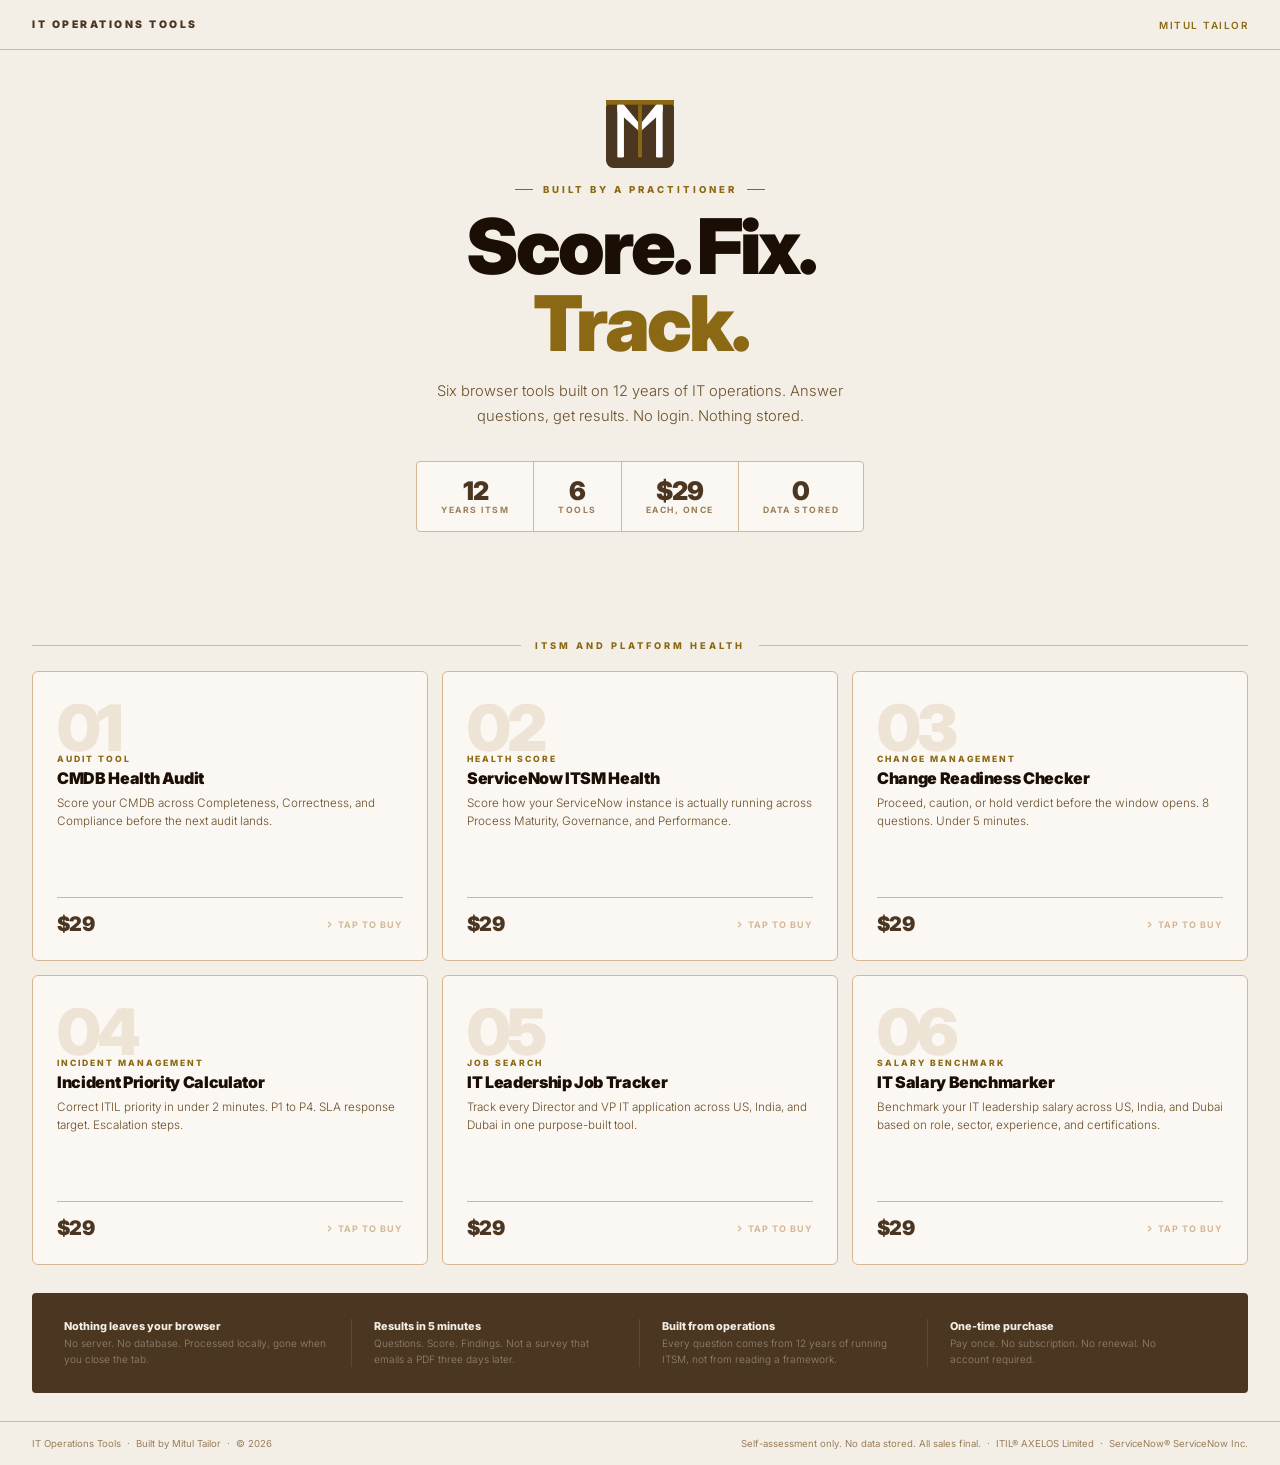
==== commit 1df2a3dc: "Add files via upload" ====
--- a/index.html
+++ b/index.html
@@ -14,239 +14,219 @@
 /* NAV */
 nav{
   position:fixed;top:0;left:0;right:0;z-index:100;
-  height:50px;padding:0 48px;
+  height:50px;padding:0 32px;
   display:flex;align-items:center;justify-content:space-between;
-  background:rgba(244,239,230,0.9);
+  background:rgba(244,239,230,0.92);
   backdrop-filter:blur(20px);
   -webkit-backdrop-filter:blur(20px);
   border-bottom:1px solid #D4B896;
 }
-.nav-brand{font-size:.68rem;font-weight:900;letter-spacing:3px;text-transform:uppercase;color:#4B3621;text-decoration:none}
-.nav-link{font-size:.65rem;font-weight:600;letter-spacing:1.5px;text-transform:uppercase;color:#8B6914;text-decoration:none;transition:color .15s}
-.nav-link:hover{color:#4B3621}
+.nav-brand{font-size:.65rem;font-weight:900;letter-spacing:2.5px;text-transform:uppercase;color:#4B3621;text-decoration:none}
+.nav-link{font-size:.62rem;font-weight:600;letter-spacing:1.5px;text-transform:uppercase;color:#8B6914;text-decoration:none}
 
 /* HERO */
-.hero{
-  padding:110px 48px 72px;
-  display:flex;
-  flex-direction:column;
-  align-items:center;
-  text-align:center;
-  position:relative;
-}
-
-/* LOGO MARK */
-.logo-mark{
-  width:72px;height:72px;
-  margin-bottom:18px;
-  flex-shrink:0;
-}
+.hero{padding:100px 32px 60px;display:flex;flex-direction:column;align-items:center;text-align:center}
+
+.logo-mark{width:68px;height:68px;margin-bottom:16px;flex-shrink:0}
 
 .hero-eyebrow{
-  font-size:.62rem;font-weight:800;letter-spacing:3px;
-  text-transform:uppercase;color:#8B6914;
-  margin-bottom:16px;
-  display:flex;align-items:center;gap:10px;
-}
-.hero-eyebrow::before,.hero-eyebrow::after{content:'';display:block;width:20px;height:1.5px;background:#8B6914}
-
-.hero h1{
-  font-size:clamp(3rem,6vw,5.2rem);
-  font-weight:900;line-height:1.0;
-  letter-spacing:-3px;color:#1A0E05;
-  margin-bottom:18px;
-}
+  font-size:.6rem;font-weight:800;letter-spacing:3px;text-transform:uppercase;color:#8B6914;
+  margin-bottom:14px;display:flex;align-items:center;gap:10px;
+}
+.hero-eyebrow::before,.hero-eyebrow::after{content:'';display:block;width:18px;height:1.5px;background:#8B6914}
+
+.hero h1{font-size:clamp(2.8rem,6vw,5rem);font-weight:900;line-height:1.0;letter-spacing:-3px;color:#1A0E05;margin-bottom:16px}
 .hero h1 .accent{color:#8B6914}
 
-.hero-sub{
-  font-size:.96rem;color:#6B4F2A;line-height:1.7;
-  max-width:440px;margin-bottom:36px;font-weight:300;
-}
+.hero-sub{font-size:.92rem;color:#6B4F2A;line-height:1.7;max-width:420px;margin-bottom:32px;font-weight:300}
 
 .hero-stats{
-  display:flex;gap:36px;
-  padding:24px 40px;
-  border:1px solid #D4B896;
-  border-radius:4px;
-  margin-bottom:52px;
-  background:#FBF7F2;
-}
-.stat-block{display:flex;flex-direction:column;align-items:center;gap:2px}
-.stat-num{font-size:1.7rem;font-weight:900;letter-spacing:-1px;color:#4B3621;line-height:1}
-.stat-lbl{font-size:.56rem;font-weight:700;letter-spacing:1.5px;text-transform:uppercase;color:#9A7E5A}
-.stat-div{width:1px;background:#D4B896;align-self:stretch}
+  display:flex;gap:0;
+  border:1px solid #D4B896;border-radius:4px;
+  background:#FBF7F2;overflow:hidden;
+  margin-bottom:48px;
+}
+.stat-block{display:flex;flex-direction:column;align-items:center;gap:2px;padding:16px 24px;border-right:1px solid #D4B896}
+.stat-block:last-child{border-right:none}
+.stat-num{font-size:1.6rem;font-weight:900;letter-spacing:-1px;color:#4B3621;line-height:1}
+.stat-lbl{font-size:.54rem;font-weight:700;letter-spacing:1.5px;text-transform:uppercase;color:#9A7E5A}
 
 /* SECTION LABEL */
 .section-label{
-  text-align:center;
-  font-size:.6rem;font-weight:800;letter-spacing:3px;
-  text-transform:uppercase;color:#8B6914;
-  margin-bottom:24px;
-  display:flex;align-items:center;gap:14px;
-  padding:0 48px;
+  font-size:.58rem;font-weight:800;letter-spacing:3px;text-transform:uppercase;color:#8B6914;
+  margin-bottom:20px;display:flex;align-items:center;gap:14px;padding:0 32px;
 }
 .section-label::before,.section-label::after{content:'';flex:1;height:1px;background:#D4B896}
 
-/* CARD GRID */
+/* GRID  -  desktop */
 .grid{
   display:grid;
   grid-template-columns:repeat(3,1fr);
-  gap:16px;
-  padding:0 48px;
-  margin-bottom:16px;
-}
-
-/* CARD */
+  gap:14px;
+  padding:0 32px;
+  margin-bottom:14px;
+}
+
+/* ── CARD ── */
 .card{
   position:relative;
-  height:280px;
   border-radius:6px;
   overflow:hidden;
-  background:#FBF7F2;
   border:1px solid #D4B896;
   cursor:pointer;
-  /* 3D flip setup */
+  /* flip container */
   perspective:1000px;
   transition:box-shadow .3s,transform .3s;
-}
-
+  /* height set via JS-friendly approach */
+  height:290px;
+}
 .card:hover{
-  box-shadow:0 20px 48px rgba(75,54,33,0.15),0 4px 12px rgba(75,54,33,0.08);
-  transform:translateY(-3px);
-}
-
-/* FLIP INNER */
+  box-shadow:0 20px 48px rgba(75,54,33,0.14),0 4px 12px rgba(75,54,33,0.07);
+}
+
+/* 3D flip inner  -  desktop hover + js tap class */
 .card-inner{
   position:absolute;inset:0;
   transform-style:preserve-3d;
   transition:transform .55s cubic-bezier(.16,1,.3,1);
-}
-
-.card:hover .card-inner{
-  transform:rotateY(180deg);
-}
-
-/* FRONT */
+  border-radius:6px;
+}
+
+/* desktop: hover flips */
+@media(hover:hover) and (pointer:fine){
+  .card:hover .card-inner{transform:rotateY(180deg)}
+}
+
+/* js tap class  -  works on ALL devices */
+.card.flipped .card-inner{transform:rotateY(180deg)}
+
+/* FRONT & BACK */
 .card-front,.card-back{
   position:absolute;inset:0;
   backface-visibility:hidden;
   -webkit-backface-visibility:hidden;
-  padding:28px;
+  padding:24px;
   display:flex;flex-direction:column;
-}
-
-.card-front{
-  background:#FBF7F2;
-  justify-content:space-between;
-}
-
-.cf-top{display:flex;flex-direction:column;gap:0}
-.cf-num{
-  font-size:4.5rem;font-weight:900;letter-spacing:-4px;
-  color:#EDE4D5;line-height:1;
-  margin-bottom:-8px;
-}
-.cf-tag{font-size:.56rem;font-weight:800;letter-spacing:2px;text-transform:uppercase;color:#8B6914;margin-bottom:6px}
-.cf-name{font-size:1.1rem;font-weight:900;letter-spacing:-.4px;color:#1A0E05;margin-bottom:8px;line-height:1.2}
-.cf-desc{font-size:.75rem;color:#6B4F2A;line-height:1.55;font-weight:300}
-
-.cf-bottom{
-  display:flex;align-items:center;justify-content:space-between;
-  padding-top:16px;
-  border-top:1px solid #D4B896;
-}
-.cf-price{font-size:1.3rem;font-weight:900;letter-spacing:-.8px;color:#4B3621}
-.cf-hint{font-size:.6rem;color:#D4B896;display:flex;align-items:center;gap:4px;font-weight:600;letter-spacing:1px;text-transform:uppercase}
-.cf-hint svg{width:12px;height:12px;animation:pulse 1.8s ease infinite}
-@keyframes pulse{0%,100%{opacity:.4}50%{opacity:1}}
+  border-radius:6px;
+}
+
+/* FRONT */
+.card-front{background:#FBF7F2;justify-content:space-between}
+.cf-num{font-size:4rem;font-weight:900;letter-spacing:-4px;color:#EDE4D5;line-height:1;margin-bottom:-6px}
+.cf-tag{font-size:.54rem;font-weight:800;letter-spacing:2px;text-transform:uppercase;color:#8B6914;margin-bottom:5px}
+.cf-name{font-size:1rem;font-weight:900;letter-spacing:-.35px;color:#1A0E05;margin-bottom:7px;line-height:1.2}
+.cf-desc{font-size:.73rem;color:#6B4F2A;line-height:1.5;font-weight:300}
+.cf-bottom{display:flex;align-items:center;justify-content:space-between;padding-top:14px;border-top:1px solid #D4B896}
+.cf-price{font-size:1.25rem;font-weight:900;letter-spacing:-.7px;color:#4B3621}
+.cf-hint{font-size:.56rem;color:#D4B896;display:flex;align-items:center;gap:3px;font-weight:700;letter-spacing:1px;text-transform:uppercase}
+.cf-hint svg{width:11px;height:11px}
 
 /* BACK */
-.card-back{
-  transform:rotateY(180deg);
-  justify-content:space-between;
-}
-
-/* Each card gets its own back colour via data attr */
-.card[data-color="brown"] .card-back{background:#4B3621}
-.card[data-color="gold"] .card-back{background:#8B6914}
-.card[data-color="dark"] .card-back{background:#1A0E05}
-.card[data-color="warm"] .card-back{background:#6B4F2A}
-.card[data-color="tan"] .card-back{background:#9A7E5A}
-.card[data-color="stone"] .card-back{background:#7A6040}
-
-.cb-tag{font-size:.56rem;font-weight:800;letter-spacing:2px;text-transform:uppercase;color:rgba(244,239,230,0.5);margin-bottom:6px}
-.cb-name{font-size:1.05rem;font-weight:900;letter-spacing:-.3px;color:#F4EFE6;margin-bottom:14px;line-height:1.2}
-.cb-feats{display:flex;flex-direction:column;gap:6px;flex:1}
-.cb-feats span{
-  font-size:.71rem;color:rgba(244,239,230,0.7);
-  display:flex;align-items:flex-start;gap:7px;line-height:1.4;
-}
-.cb-feats span::before{
-  content:'';display:block;
-  width:4px;height:4px;border-radius:50%;
-  background:rgba(244,239,230,0.4);
-  flex-shrink:0;margin-top:5px;
-}
-
-.cb-buy{display:flex;flex-direction:column;gap:8px;padding-top:14px;border-top:1px solid rgba(244,239,230,0.15)}
+.card-back{transform:rotateY(180deg);justify-content:space-between}
+.card[data-c="1"] .card-back{background:#4B3621}
+.card[data-c="2"] .card-back{background:#8B6914}
+.card[data-c="3"] .card-back{background:#1A0E05}
+.card[data-c="4"] .card-back{background:#6B4F2A}
+.card[data-c="5"] .card-back{background:#9A7E5A}
+.card[data-c="6"] .card-back{background:#7A6040}
+.cb-tag{font-size:.54rem;font-weight:800;letter-spacing:2px;text-transform:uppercase;color:rgba(244,239,230,.5);margin-bottom:5px}
+.cb-name{font-size:.96rem;font-weight:900;letter-spacing:-.3px;color:#F4EFE6;margin-bottom:12px;line-height:1.2}
+.cb-feats{display:flex;flex-direction:column;gap:5px;flex:1}
+.cb-feats span{font-size:.69rem;color:rgba(244,239,230,.65);display:flex;align-items:flex-start;gap:6px;line-height:1.4}
+.cb-feats span::before{content:'';display:block;width:3px;height:3px;border-radius:50%;background:rgba(244,239,230,.35);flex-shrink:0;margin-top:5px}
+.cb-buy{display:flex;flex-direction:column;gap:7px;padding-top:12px;border-top:1px solid rgba(244,239,230,.12)}
 .cb-price{display:flex;align-items:baseline;gap:4px}
-.cb-price-big{font-size:1.8rem;font-weight:900;letter-spacing:-1px;color:#F4EFE6;line-height:1}
-.cb-price-sub{font-size:.62rem;color:rgba(244,239,230,0.45)}
+.cb-price-big{font-size:1.6rem;font-weight:900;letter-spacing:-1px;color:#F4EFE6;line-height:1}
+.cb-price-sub{font-size:.6rem;color:rgba(244,239,230,.4)}
 .cb-btn{
   display:flex;align-items:center;justify-content:center;gap:5px;
-  padding:11px;
-  background:rgba(244,239,230,0.15);
-  border:1px solid rgba(244,239,230,0.25);
-  border-radius:4px;
-  font-size:.74rem;font-weight:800;letter-spacing:.3px;
-  color:#F4EFE6;text-decoration:none;
-  transition:background .2s;
-}
-.cb-btn:hover{background:rgba(244,239,230,0.25)}
-.cb-note{font-size:.56rem;color:rgba(244,239,230,0.3);text-align:center}
+  padding:11px;background:rgba(244,239,230,.14);border:1px solid rgba(244,239,230,.22);
+  border-radius:4px;font-size:.72rem;font-weight:800;letter-spacing:.3px;
+  color:#F4EFE6;text-decoration:none;transition:background .2s;
+}
+.cb-btn:hover,.cb-btn:active{background:rgba(244,239,230,.26)}
+.cb-note{font-size:.54rem;color:rgba(244,239,230,.28);text-align:center}
+
+/* ── MOBILE  -  below 640px ──────────────────────────────────
+   Disable flip entirely. Show static card with all info visible.
+   Buy button always visible. No interaction needed to purchase.
+─────────────────────────────────────────────────────────── */
+@media(max-width:640px){
+  .grid{grid-template-columns:1fr;padding:0 16px;gap:12px}
+  .section-label{padding:0 16px}
+  nav{padding:0 16px}
+  .hero{padding:82px 16px 48px}
+  .hero-stats{flex-wrap:wrap;justify-content:center}
+  .stat-block{padding:12px 16px}
+
+  /* kill the 3d flip on mobile */
+  .card{height:auto;perspective:none;cursor:default}
+  .card-inner{position:static;transform:none !important;transform-style:flat}
+  .card-front{display:none !important}
+  .card-back{
+    position:static;
+    transform:none !important;
+    backface-visibility:visible;
+    -webkit-backface-visibility:visible;
+    padding:20px;
+    border-radius:5px;
+  }
+  /* make every card show its back (buy state) always on mobile */
+  .card[data-c="1"] .card-back,
+  .card[data-c="2"] .card-back,
+  .card[data-c="3"] .card-back,
+  .card[data-c="4"] .card-back,
+  .card[data-c="5"] .card-back,
+  .card[data-c="6"] .card-back{display:flex;flex-direction:column;border-radius:5px}
+  .cb-feats{margin-bottom:8px}
+  .cb-btn{padding:14px}
+}
+
+/* ── TABLET  -  641 to 900px ── */
+@media(min-width:641px) and (max-width:900px){
+  .grid{grid-template-columns:repeat(2,1fr);padding:0 24px;gap:12px}
+  .section-label{padding:0 24px}
+  nav{padding:0 24px}
+  .hero{padding:90px 24px 52px}
+  .card{height:280px}
+}
 
 /* WHY STRIP */
 .why-strip{
-  margin:32px 48px 0;
-  padding:28px 36px;
-  background:#4B3621;
-  border-radius:4px;
+  margin:28px 32px 0;padding:26px 32px;
+  background:#4B3621;border-radius:4px;
   display:grid;grid-template-columns:repeat(4,1fr);gap:0;
 }
-.why-item{padding:0 24px;border-right:1px solid rgba(244,239,230,0.1)}
+.why-item{padding:0 22px;border-right:1px solid rgba(244,239,230,.1)}
 .why-item:first-child{padding-left:0}
 .why-item:last-child{border-right:none}
-.why-title{font-size:.7rem;font-weight:800;color:#F4EFE6;margin-bottom:4px}
-.why-body{font-size:.65rem;color:rgba(244,239,230,0.45);line-height:1.55;font-weight:300}
+.why-title{font-size:.68rem;font-weight:800;color:#F4EFE6;margin-bottom:3px}
+.why-body{font-size:.63rem;color:rgba(244,239,230,.44);line-height:1.55;font-weight:300}
+
+@media(max-width:640px){
+  .why-strip{grid-template-columns:repeat(2,1fr);margin:20px 16px 0;padding:20px}
+  .why-item{border-right:none;border-bottom:1px solid rgba(244,239,230,.1);padding:12px 0}
+  .why-item:nth-child(3),.why-item:last-child{border-bottom:none}
+}
+@media(min-width:641px) and (max-width:900px){
+  .why-strip{grid-template-columns:repeat(2,1fr);margin:20px 24px 0}
+  .why-item:nth-child(2){border-right:none}
+  .why-item:nth-child(3){border-right:1px solid rgba(244,239,230,.1)}
+}
 
 /* FOOTER */
 footer{
-  padding:18px 48px;margin-top:32px;
+  padding:16px 32px;margin-top:28px;
   display:flex;justify-content:space-between;align-items:center;
   border-top:1px solid #D4B896;
-  font-size:.61rem;color:#9A7E5A;
+  font-size:.6rem;color:#9A7E5A;flex-wrap:wrap;gap:6px;
 }
 footer a{color:#9A7E5A;text-decoration:none}
-footer a:hover{color:#4B3621}
-
-/* FADE */
-.fade-up{opacity:0;transform:translateY(18px);transition:opacity .7s cubic-bezier(.16,1,.3,1),transform .7s cubic-bezier(.16,1,.3,1)}
+@media(max-width:640px){footer{flex-direction:column;text-align:center;padding:14px 16px}}
+
+/* SCROLL REVEAL */
+.fade-up{opacity:0;transform:translateY(16px);transition:opacity .7s cubic-bezier(.16,1,.3,1),transform .7s cubic-bezier(.16,1,.3,1)}
 .fade-up.in{opacity:1;transform:translateY(0)}
-
-@media(max-width:900px){
-  .grid{grid-template-columns:repeat(2,1fr);padding:0 24px}
-  .section-label{padding:0 24px}
-  .why-strip{grid-template-columns:repeat(2,1fr);margin:24px 24px 0}
-  .why-item{border-right:none;border-bottom:1px solid rgba(244,239,230,0.1);padding:12px 0}
-  .hero{padding:90px 24px 56px}
-  nav,.footer{padding-left:24px;padding-right:24px}
-  footer{flex-direction:column;gap:6px;text-align:center;padding:14px 24px}
-  .hero-stats{gap:20px;padding:18px 24px}
-}
-@media(max-width:540px){
-  .grid{grid-template-columns:1fr}
-  .card{height:260px}
-}
 </style>
 </head>
 <body>
@@ -257,234 +237,103 @@
 </nav>
 
 <section class="hero">
-
-  <!-- LOGO MARK -->
-  <svg class="logo-mark" viewBox="0 0 72 72" role="img">
-    <title>Mitul Tailor  -  MT mark</title>
+  <svg class="logo-mark" viewBox="0 0 72 72" role="img" aria-label="Mitul Tailor MT monogram">
     <rect x="0" y="0" width="72" height="72" rx="8" fill="#4B3621"/>
-    <rect x="0" y="0" width="72" height="5" rx="0" fill="#8B6914"/>
+    <rect x="0" y="0" width="72" height="5" fill="#8B6914"/>
     <rect x="12" y="5" width="7" height="56" rx="1.5" fill="white"/>
     <rect x="53" y="5" width="7" height="56" rx="1.5" fill="white"/>
     <polygon points="12,5 19,5 36,26 53,5 60,5 60,12 36,34 12,12" fill="white"/>
     <rect x="34" y="5" width="4" height="56" rx="1.5" fill="#8B6914"/>
   </svg>
-
   <div class="hero-eyebrow">Built by a practitioner</div>
-
-  <h1>Score. Fix. <span class="accent">Track.</span></h1>
-
+  <h1>Score. Fix.<br><span class="accent">Track.</span></h1>
   <p class="hero-sub">Six browser tools built on 12 years of IT operations. Answer questions, get results. No login. Nothing stored.</p>
-
   <div class="hero-stats">
     <div class="stat-block"><div class="stat-num">12</div><div class="stat-lbl">Years ITSM</div></div>
-    <div class="stat-div"></div>
     <div class="stat-block"><div class="stat-num">6</div><div class="stat-lbl">Tools</div></div>
-    <div class="stat-div"></div>
     <div class="stat-block"><div class="stat-num">$29</div><div class="stat-lbl">Each, once</div></div>
-    <div class="stat-div"></div>
     <div class="stat-block"><div class="stat-num">0</div><div class="stat-lbl">Data stored</div></div>
   </div>
-
 </section>
 
 <div class="section-label"><span>ITSM and Platform Health</span></div>
 
 <div class="grid">
 
-  <div class="card fade-up" data-color="brown" style="transition-delay:.0s">
-    <div class="card-inner">
-      <div class="card-front">
-        <div class="cf-top">
-          <div class="cf-num">01</div>
-          <div class="cf-tag">Audit Tool</div>
-          <div class="cf-name">CMDB Health Audit</div>
-          <div class="cf-desc">Score your CMDB across Completeness, Correctness, and Compliance before the next audit lands.</div>
-        </div>
-        <div class="cf-bottom">
-          <div class="cf-price">$29</div>
-          <div class="cf-hint"><svg viewBox="0 0 24 24" fill="none" stroke="currentColor" stroke-width="2"><path d="M9 18l6-6-6-6"/></svg>Hover to buy</div>
-        </div>
-      </div>
-      <div class="card-back">
-        <div>
-          <div class="cb-tag">Audit Tool</div>
-          <div class="cb-name">CMDB Health Audit</div>
-          <div class="cb-feats">
-            <span>10 questions across the three dimensions every audit checks</span>
-            <span>Instant score with dimension breakdown</span>
-            <span>Prioritised gap list with specific next actions</span>
-          </div>
-        </div>
-        <div class="cb-buy">
-          <div class="cb-price"><span class="cb-price-big">$29</span><span class="cb-price-sub">one-time</span></div>
-          <a class="cb-btn" href="https://meetulista.gumroad.com/l/cmdb-audit-tool" target="_blank">Get CMDB Audit &#8594;</a>
-          <div class="cb-note">No refunds. Instant delivery.</div>
-        </div>
-      </div>
-    </div>
-  </div>
-
-  <div class="card fade-up" data-color="gold" style="transition-delay:.08s">
-    <div class="card-inner">
-      <div class="card-front">
-        <div class="cf-top">
-          <div class="cf-num">02</div>
-          <div class="cf-tag">Health Score</div>
-          <div class="cf-name">ServiceNow ITSM Health</div>
-          <div class="cf-desc">Score how your ServiceNow instance is actually running across Process Maturity, Governance, and Performance.</div>
-        </div>
-        <div class="cf-bottom">
-          <div class="cf-price">$29</div>
-          <div class="cf-hint"><svg viewBox="0 0 24 24" fill="none" stroke="currentColor" stroke-width="2"><path d="M9 18l6-6-6-6"/></svg>Hover to buy</div>
-        </div>
-      </div>
-      <div class="card-back">
-        <div>
-          <div class="cb-tag">Health Score</div>
-          <div class="cb-name">ServiceNow ITSM Health</div>
-          <div class="cb-feats">
-            <span>10 questions. Score out of 100. Dimension breakdown.</span>
-            <span>Covers incident process, change governance, SLA</span>
-            <span>Built on real operational use, not documentation</span>
-          </div>
-        </div>
-        <div class="cb-buy">
-          <div class="cb-price"><span class="cb-price-big">$29</span><span class="cb-price-sub">one-time</span></div>
-          <a class="cb-btn" href="https://meetulista.gumroad.com/l/servicenow-itsm-health" target="_blank">Get ITSM Health &#8594;</a>
-          <div class="cb-note">No refunds. Instant delivery.</div>
-        </div>
-      </div>
-    </div>
-  </div>
-
-  <div class="card fade-up" data-color="dark" style="transition-delay:.16s">
-    <div class="card-inner">
-      <div class="card-front">
-        <div class="cf-top">
-          <div class="cf-num">03</div>
-          <div class="cf-tag">Change Management</div>
-          <div class="cf-name">Change Readiness Checker</div>
-          <div class="cf-desc">Proceed, caution, or hold verdict before the window opens. 8 questions. Under 5 minutes.</div>
-        </div>
-        <div class="cf-bottom">
-          <div class="cf-price">$29</div>
-          <div class="cf-hint"><svg viewBox="0 0 24 24" fill="none" stroke="currentColor" stroke-width="2"><path d="M9 18l6-6-6-6"/></svg>Hover to buy</div>
-        </div>
-      </div>
-      <div class="card-back">
-        <div>
-          <div class="cb-tag">Change Management</div>
-          <div class="cb-name">Change Readiness Checker</div>
-          <div class="cb-feats">
-            <span>8 questions across Definition, Technical Readiness, Governance</span>
-            <span>Proceed, caution, or hold recommendation</span>
-            <span>Specific gaps to close before implementation</span>
-          </div>
-        </div>
-        <div class="cb-buy">
-          <div class="cb-price"><span class="cb-price-big">$29</span><span class="cb-price-sub">one-time</span></div>
-          <a class="cb-btn" href="https://meetulista.gumroad.com/l/it-change-readiness-checker" target="_blank">Get Change Checker &#8594;</a>
-          <div class="cb-note">No refunds. Instant delivery.</div>
-        </div>
-      </div>
-    </div>
-  </div>
-
-  <div class="card fade-up" data-color="warm" style="transition-delay:.24s">
-    <div class="card-inner">
-      <div class="card-front">
-        <div class="cf-top">
-          <div class="cf-num">04</div>
-          <div class="cf-tag">Incident Management</div>
-          <div class="cf-name">Incident Priority Calculator</div>
-          <div class="cf-desc">Correct ITIL priority in under 2 minutes. P1 to P4. SLA response target. Escalation steps.</div>
-        </div>
-        <div class="cf-bottom">
-          <div class="cf-price">$29</div>
-          <div class="cf-hint"><svg viewBox="0 0 24 24" fill="none" stroke="currentColor" stroke-width="2"><path d="M9 18l6-6-6-6"/></svg>Hover to buy</div>
-        </div>
-      </div>
-      <div class="card-back">
-        <div>
-          <div class="cb-tag">Incident Management</div>
-          <div class="cb-name">Incident Priority Calculator</div>
-          <div class="cb-feats">
-            <span>6 questions across impact and urgency</span>
-            <span>P1 to P4 result with SLA response target</span>
-            <span>Specific escalation steps for each priority level</span>
-          </div>
-        </div>
-        <div class="cb-buy">
-          <div class="cb-price"><span class="cb-price-big">$29</span><span class="cb-price-sub">one-time</span></div>
-          <a class="cb-btn" href="https://meetulista.gumroad.com/l/it-incident-priority-calculator" target="_blank">Get Priority Calc &#8594;</a>
-          <div class="cb-note">No refunds. Instant delivery.</div>
-        </div>
-      </div>
-    </div>
-  </div>
-
-  <div class="card fade-up" data-color="tan" style="transition-delay:.32s">
-    <div class="card-inner">
-      <div class="card-front">
-        <div class="cf-top">
-          <div class="cf-num">05</div>
-          <div class="cf-tag">Job Search</div>
-          <div class="cf-name">IT Leadership Job Search Tracker</div>
-          <div class="cf-desc">Track every Director and VP IT application across US, India, and Dubai in one purpose-built tool.</div>
-        </div>
-        <div class="cf-bottom">
-          <div class="cf-price">$29</div>
-          <div class="cf-hint"><svg viewBox="0 0 24 24" fill="none" stroke="currentColor" stroke-width="2"><path d="M9 18l6-6-6-6"/></svg>Hover to buy</div>
-        </div>
-      </div>
-      <div class="card-back">
-        <div>
-          <div class="cb-tag">Job Search</div>
-          <div class="cb-name">IT Leadership Job Search Tracker</div>
-          <div class="cb-feats">
-            <span>Five-gate evaluation and ATS score per application</span>
-            <span>Email cadence tracker with overdue alerts. Three markets.</span>
-            <span>Export to CSV. Saves in browser. No login.</span>
-          </div>
-        </div>
-        <div class="cb-buy">
-          <div class="cb-price"><span class="cb-price-big">$29</span><span class="cb-price-sub">one-time</span></div>
-          <a class="cb-btn" href="https://meetulista.gumroad.com/l/it-leadership-job-tracker" target="_blank">Get Job Tracker &#8594;</a>
-          <div class="cb-note">No refunds. Instant delivery.</div>
-        </div>
-      </div>
-    </div>
-  </div>
-
-  <div class="card fade-up" data-color="stone" style="transition-delay:.4s">
-    <div class="card-inner">
-      <div class="card-front">
-        <div class="cf-top">
-          <div class="cf-num">06</div>
-          <div class="cf-tag">Salary Benchmark</div>
-          <div class="cf-name">IT Leadership Salary Benchmarker</div>
-          <div class="cf-desc">Benchmark your IT leadership salary across US, India, and Dubai based on role, sector, experience, and certifications.</div>
-        </div>
-        <div class="cf-bottom">
-          <div class="cf-price">$29</div>
-          <div class="cf-hint"><svg viewBox="0 0 24 24" fill="none" stroke="currentColor" stroke-width="2"><path d="M9 18l6-6-6-6"/></svg>Hover to buy</div>
-        </div>
-      </div>
-      <div class="card-back">
-        <div>
-          <div class="cb-tag">Salary Benchmark</div>
-          <div class="cb-name">IT Leadership Salary Benchmarker</div>
-          <div class="cb-feats">
-            <span>5 inputs. Instant ranges for all three markets.</span>
-            <span>Covers Manager, Director, VP, and CIO levels</span>
-            <span>Certification and sector premium explained per profile</span>
-          </div>
-        </div>
-        <div class="cb-buy">
-          <div class="cb-price"><span class="cb-price-big">$29</span><span class="cb-price-sub">one-time</span></div>
-          <a class="cb-btn" href="https://meetulista.gumroad.com/l/it-leadership-salary-benchmarker" target="_blank">Get Salary Tool &#8594;</a>
-          <div class="cb-note">No refunds. Instant delivery.</div>
-        </div>
+  <div class="card fade-up" data-c="1" style="transition-delay:.00s">
+    <div class="card-inner">
+      <div class="card-front">
+        <div><div class="cf-num">01</div><div class="cf-tag">Audit Tool</div><div class="cf-name">CMDB Health Audit</div><div class="cf-desc">Score your CMDB across Completeness, Correctness, and Compliance before the next audit lands.</div></div>
+        <div class="cf-bottom"><div class="cf-price">$29</div><div class="cf-hint"><svg viewBox="0 0 24 24" fill="none" stroke="currentColor" stroke-width="2.5"><path d="M9 18l6-6-6-6"/></svg>Tap to buy</div></div>
+      </div>
+      <div class="card-back">
+        <div><div class="cb-tag">Audit Tool</div><div class="cb-name">CMDB Health Audit</div><div class="cb-feats"><span>10 questions across the three dimensions every audit checks</span><span>Instant score with dimension breakdown</span><span>Prioritised gap list with specific next actions</span></div></div>
+        <div class="cb-buy"><div class="cb-price"><span class="cb-price-big">$29</span><span class="cb-price-sub">one-time</span></div><a class="cb-btn" href="https://meetulista.gumroad.com/l/cmdb-audit-tool" target="_blank">Get CMDB Audit &#8594;</a><div class="cb-note">No refunds. Instant delivery.</div></div>
+      </div>
+    </div>
+  </div>
+
+  <div class="card fade-up" data-c="2" style="transition-delay:.08s">
+    <div class="card-inner">
+      <div class="card-front">
+        <div><div class="cf-num">02</div><div class="cf-tag">Health Score</div><div class="cf-name">ServiceNow ITSM Health</div><div class="cf-desc">Score how your ServiceNow instance is actually running across Process Maturity, Governance, and Performance.</div></div>
+        <div class="cf-bottom"><div class="cf-price">$29</div><div class="cf-hint"><svg viewBox="0 0 24 24" fill="none" stroke="currentColor" stroke-width="2.5"><path d="M9 18l6-6-6-6"/></svg>Tap to buy</div></div>
+      </div>
+      <div class="card-back">
+        <div><div class="cb-tag">Health Score</div><div class="cb-name">ServiceNow ITSM Health</div><div class="cb-feats"><span>10 questions. Score out of 100. Dimension breakdown.</span><span>Covers incident process, change governance, SLA performance</span><span>Built on real operational use, not documentation</span></div></div>
+        <div class="cb-buy"><div class="cb-price"><span class="cb-price-big">$29</span><span class="cb-price-sub">one-time</span></div><a class="cb-btn" href="https://meetulista.gumroad.com/l/servicenow-itsm-health" target="_blank">Get ITSM Health &#8594;</a><div class="cb-note">No refunds. Instant delivery.</div></div>
+      </div>
+    </div>
+  </div>
+
+  <div class="card fade-up" data-c="3" style="transition-delay:.16s">
+    <div class="card-inner">
+      <div class="card-front">
+        <div><div class="cf-num">03</div><div class="cf-tag">Change Management</div><div class="cf-name">Change Readiness Checker</div><div class="cf-desc">Proceed, caution, or hold verdict before the window opens. 8 questions. Under 5 minutes.</div></div>
+        <div class="cf-bottom"><div class="cf-price">$29</div><div class="cf-hint"><svg viewBox="0 0 24 24" fill="none" stroke="currentColor" stroke-width="2.5"><path d="M9 18l6-6-6-6"/></svg>Tap to buy</div></div>
+      </div>
+      <div class="card-back">
+        <div><div class="cb-tag">Change Management</div><div class="cb-name">Change Readiness Checker</div><div class="cb-feats"><span>8 questions across Definition, Technical Readiness, Governance</span><span>Proceed, caution, or hold recommendation</span><span>Specific gaps to close before implementation</span></div></div>
+        <div class="cb-buy"><div class="cb-price"><span class="cb-price-big">$29</span><span class="cb-price-sub">one-time</span></div><a class="cb-btn" href="https://meetulista.gumroad.com/l/it-change-readiness-checker" target="_blank">Get Change Checker &#8594;</a><div class="cb-note">No refunds. Instant delivery.</div></div>
+      </div>
+    </div>
+  </div>
+
+  <div class="card fade-up" data-c="4" style="transition-delay:.24s">
+    <div class="card-inner">
+      <div class="card-front">
+        <div><div class="cf-num">04</div><div class="cf-tag">Incident Management</div><div class="cf-name">Incident Priority Calculator</div><div class="cf-desc">Correct ITIL priority in under 2 minutes. P1 to P4. SLA response target. Escalation steps.</div></div>
+        <div class="cf-bottom"><div class="cf-price">$29</div><div class="cf-hint"><svg viewBox="0 0 24 24" fill="none" stroke="currentColor" stroke-width="2.5"><path d="M9 18l6-6-6-6"/></svg>Tap to buy</div></div>
+      </div>
+      <div class="card-back">
+        <div><div class="cb-tag">Incident Management</div><div class="cb-name">Incident Priority Calculator</div><div class="cb-feats"><span>6 questions across impact and urgency</span><span>P1 to P4 result with SLA response target</span><span>Specific escalation steps for each priority level</span></div></div>
+        <div class="cb-buy"><div class="cb-price"><span class="cb-price-big">$29</span><span class="cb-price-sub">one-time</span></div><a class="cb-btn" href="https://meetulista.gumroad.com/l/it-incident-priority-calculator" target="_blank">Get Priority Calc &#8594;</a><div class="cb-note">No refunds. Instant delivery.</div></div>
+      </div>
+    </div>
+  </div>
+
+  <div class="card fade-up" data-c="5" style="transition-delay:.32s">
+    <div class="card-inner">
+      <div class="card-front">
+        <div><div class="cf-num">05</div><div class="cf-tag">Job Search</div><div class="cf-name">IT Leadership Job Tracker</div><div class="cf-desc">Track every Director and VP IT application across US, India, and Dubai in one purpose-built tool.</div></div>
+        <div class="cf-bottom"><div class="cf-price">$29</div><div class="cf-hint"><svg viewBox="0 0 24 24" fill="none" stroke="currentColor" stroke-width="2.5"><path d="M9 18l6-6-6-6"/></svg>Tap to buy</div></div>
+      </div>
+      <div class="card-back">
+        <div><div class="cb-tag">Job Search</div><div class="cb-name">IT Leadership Job Tracker</div><div class="cb-feats"><span>Five-gate evaluation and ATS score per application</span><span>Email cadence tracker with overdue alerts. Three markets.</span><span>Export to CSV. Saves in browser. No login.</span></div></div>
+        <div class="cb-buy"><div class="cb-price"><span class="cb-price-big">$29</span><span class="cb-price-sub">one-time</span></div><a class="cb-btn" href="https://meetulista.gumroad.com/l/it-leadership-job-tracker" target="_blank">Get Job Tracker &#8594;</a><div class="cb-note">No refunds. Instant delivery.</div></div>
+      </div>
+    </div>
+  </div>
+
+  <div class="card fade-up" data-c="6" style="transition-delay:.40s">
+    <div class="card-inner">
+      <div class="card-front">
+        <div><div class="cf-num">06</div><div class="cf-tag">Salary Benchmark</div><div class="cf-name">IT Salary Benchmarker</div><div class="cf-desc">Benchmark your IT leadership salary across US, India, and Dubai based on role, sector, experience, and certifications.</div></div>
+        <div class="cf-bottom"><div class="cf-price">$29</div><div class="cf-hint"><svg viewBox="0 0 24 24" fill="none" stroke="currentColor" stroke-width="2.5"><path d="M9 18l6-6-6-6"/></svg>Tap to buy</div></div>
+      </div>
+      <div class="card-back">
+        <div><div class="cb-tag">Salary Benchmark</div><div class="cb-name">IT Salary Benchmarker</div><div class="cb-feats"><span>5 inputs. Instant ranges for all three markets.</span><span>Covers Manager, Director, VP, and CIO levels</span><span>Certification and sector premium explained per profile</span></div></div>
+        <div class="cb-buy"><div class="cb-price"><span class="cb-price-big">$29</span><span class="cb-price-sub">one-time</span></div><a class="cb-btn" href="https://meetulista.gumroad.com/l/it-leadership-salary-benchmarker" target="_blank">Get Salary Tool &#8594;</a><div class="cb-note">No refunds. Instant delivery.</div></div>
       </div>
     </div>
   </div>
@@ -492,7 +341,7 @@
 </div>
 
 <div class="why-strip">
-  <div class="why-item"><div class="why-title">Nothing leaves your browser</div><div class="why-body">No server. No database. Processed locally and gone when you close the tab.</div></div>
+  <div class="why-item"><div class="why-title">Nothing leaves your browser</div><div class="why-body">No server. No database. Processed locally, gone when you close the tab.</div></div>
   <div class="why-item"><div class="why-title">Results in 5 minutes</div><div class="why-body">Questions. Score. Findings. Not a survey that emails a PDF three days later.</div></div>
   <div class="why-item"><div class="why-title">Built from operations</div><div class="why-body">Every question comes from 12 years of running ITSM, not from reading a framework.</div></div>
   <div class="why-item"><div class="why-title">One-time purchase</div><div class="why-body">Pay once. No subscription. No renewal. No account required.</div></div>
@@ -504,12 +353,31 @@
 </footer>
 
 <script>
-const io = new IntersectionObserver(entries=>{
-  entries.forEach(e=>{
-    if(e.isIntersecting){e.target.classList.add('in');io.unobserve(e.target)}
+// SCROLL REVEAL
+const io=new IntersectionObserver(entries=>{entries.forEach(e=>{if(e.isIntersecting){e.target.classList.add('in');io.unobserve(e.target)}})},{threshold:.06});
+document.querySelectorAll('.fade-up').forEach(el=>io.observe(el));
+
+// TAP TO FLIP  -  touch devices
+// Only activate on non-hover devices (touch screens)
+// Hover devices use CSS hover  -  JS tap would conflict
+const isTouchOnly = window.matchMedia('(hover:none)').matches;
+const isNotMobile = window.innerWidth > 640;
+
+if(isTouchOnly && isNotMobile){
+  // Tablet: tap to flip, tap again to unflip
+  document.querySelectorAll('.card').forEach(card=>{
+    card.addEventListener('click', e=>{
+      // If tapping the buy button let it through
+      if(e.target.closest('.cb-btn')) return;
+      card.classList.toggle('flipped');
+      // Unflip all other cards
+      document.querySelectorAll('.card').forEach(c=>{
+        if(c!==card) c.classList.remove('flipped');
+      });
+    });
   });
-},{threshold:.08});
-document.querySelectorAll('.fade-up').forEach(el=>io.observe(el));
+}
+// Mobile (<640px): CSS handles it  -  static back always visible, no JS needed
 </script>
 </body>
 </html>
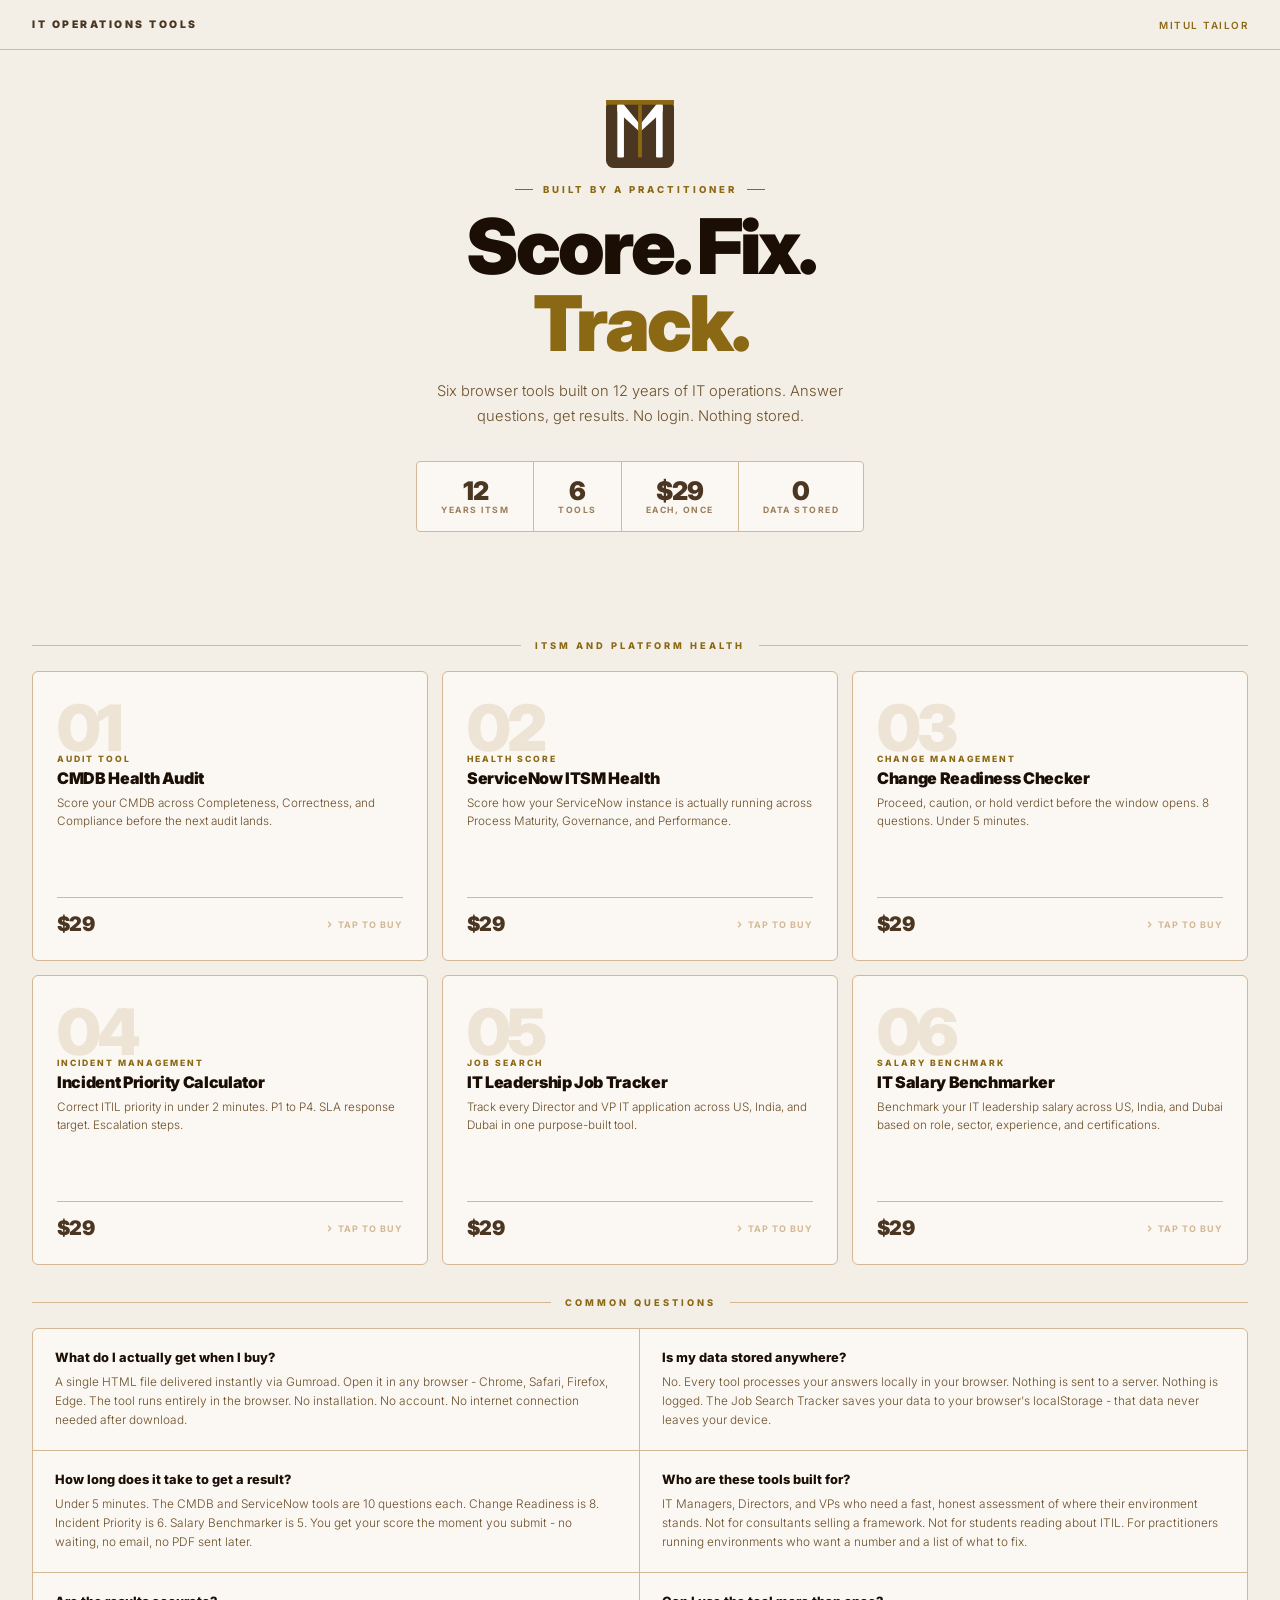
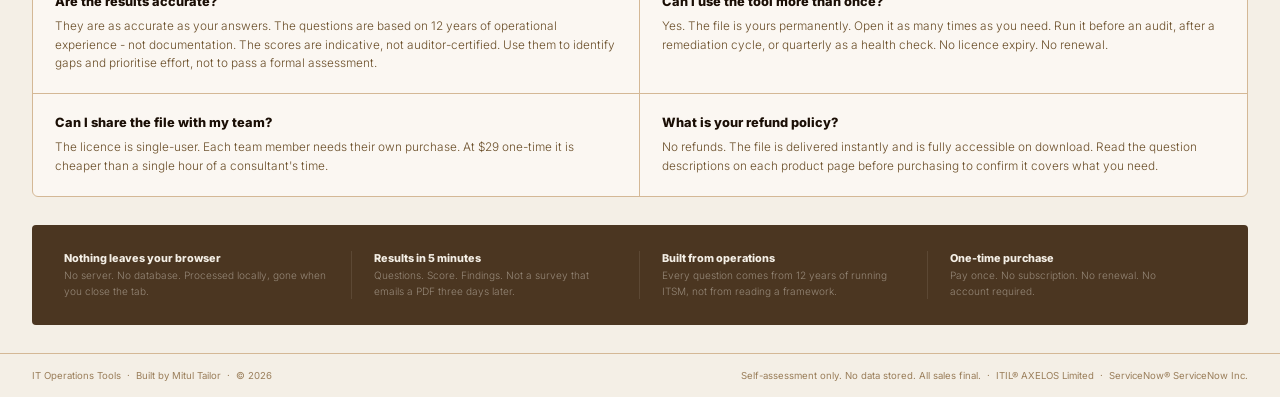
==== commit 0d660ecb: "Add files via upload" ====
--- a/index.html
+++ b/index.html
@@ -227,6 +227,28 @@
 /* SCROLL REVEAL */
 .fade-up{opacity:0;transform:translateY(16px);transition:opacity .7s cubic-bezier(.16,1,.3,1),transform .7s cubic-bezier(.16,1,.3,1)}
 .fade-up.in{opacity:1;transform:translateY(0)}
+
+/* FAQ */
+.faq{padding:0 32px;margin:32px 0 0}
+.faq-title{font-size:.58rem;font-weight:800;letter-spacing:3px;text-transform:uppercase;color:#8B6914;margin-bottom:20px;display:flex;align-items:center;gap:14px}
+.faq-title::before,.faq-title::after{content:'';flex:1;height:1px;background:#D4B896}
+.faq-grid{display:grid;grid-template-columns:repeat(2,1fr);gap:0;border:1px solid #D4B896;border-radius:6px;overflow:hidden;background:#FBF7F2}
+.faq-item{padding:20px 22px;border-bottom:1px solid #D4B896;border-right:1px solid #D4B896}
+.faq-item:nth-child(2n){border-right:none}
+.faq-item:nth-last-child(-n+2){border-bottom:none}
+.faq-q{font-size:.8rem;font-weight:800;color:#1A0E05;margin-bottom:6px;line-height:1.4}
+.faq-a{font-size:.74rem;color:#6B4F2A;line-height:1.6;font-weight:300}
+.faq-a a{color:#8B6914;text-decoration:none;font-weight:600}
+@media(max-width:640px){
+  .faq{padding:0 16px}
+  .faq-grid{grid-template-columns:1fr}
+  .faq-item{border-right:none}
+  .faq-item:nth-last-child(-n+2){border-bottom:1px solid #D4B896}
+  .faq-item:last-child{border-bottom:none}
+}
+@media(min-width:641px) and (max-width:900px){
+  .faq{padding:0 24px}
+}
 </style>
 </head>
 <body>
@@ -340,6 +362,55 @@
 
 </div>
 
+
+<!-- FAQ -->
+<div class="faq">
+  <div class="faq-title"><span>Common Questions</span></div>
+  <div class="faq-grid">
+
+    <div class="faq-item">
+      <div class="faq-q">What do I actually get when I buy?</div>
+      <div class="faq-a">A single HTML file delivered instantly via Gumroad. Open it in any browser  -  Chrome, Safari, Firefox, Edge. The tool runs entirely in the browser. No installation. No account. No internet connection needed after download.</div>
+    </div>
+
+    <div class="faq-item">
+      <div class="faq-q">Is my data stored anywhere?</div>
+      <div class="faq-a">No. Every tool processes your answers locally in your browser. Nothing is sent to a server. Nothing is logged. The Job Search Tracker saves your data to your browser's localStorage  -  that data never leaves your device.</div>
+    </div>
+
+    <div class="faq-item">
+      <div class="faq-q">How long does it take to get a result?</div>
+      <div class="faq-a">Under 5 minutes. The CMDB and ServiceNow tools are 10 questions each. Change Readiness is 8. Incident Priority is 6. Salary Benchmarker is 5. You get your score the moment you submit  -  no waiting, no email, no PDF sent later.</div>
+    </div>
+
+    <div class="faq-item">
+      <div class="faq-q">Who are these tools built for?</div>
+      <div class="faq-a">IT Managers, Directors, and VPs who need a fast, honest assessment of where their environment stands. Not for consultants selling a framework. Not for students reading about ITIL. For practitioners running environments who want a number and a list of what to fix.</div>
+    </div>
+
+    <div class="faq-item">
+      <div class="faq-q">Are the results accurate?</div>
+      <div class="faq-a">They are as accurate as your answers. The questions are based on 12 years of operational experience  -  not documentation. The scores are indicative, not auditor-certified. Use them to identify gaps and prioritise effort, not to pass a formal assessment.</div>
+    </div>
+
+    <div class="faq-item">
+      <div class="faq-q">Can I use the tool more than once?</div>
+      <div class="faq-a">Yes. The file is yours permanently. Open it as many times as you need. Run it before an audit, after a remediation cycle, or quarterly as a health check. No licence expiry. No renewal.</div>
+    </div>
+
+    <div class="faq-item">
+      <div class="faq-q">Can I share the file with my team?</div>
+      <div class="faq-a">The licence is single-user. Each team member needs their own purchase. At $29 one-time it is cheaper than a single hour of a consultant's time.</div>
+    </div>
+
+    <div class="faq-item">
+      <div class="faq-q">What is your refund policy?</div>
+      <div class="faq-a">No refunds. The file is delivered instantly and is fully accessible on download. Read the question descriptions on each product page before purchasing to confirm it covers what you need.</div>
+    </div>
+
+  </div>
+</div>
+
 <div class="why-strip">
   <div class="why-item"><div class="why-title">Nothing leaves your browser</div><div class="why-body">No server. No database. Processed locally, gone when you close the tab.</div></div>
   <div class="why-item"><div class="why-title">Results in 5 minutes</div><div class="why-body">Questions. Score. Findings. Not a survey that emails a PDF three days later.</div></div>
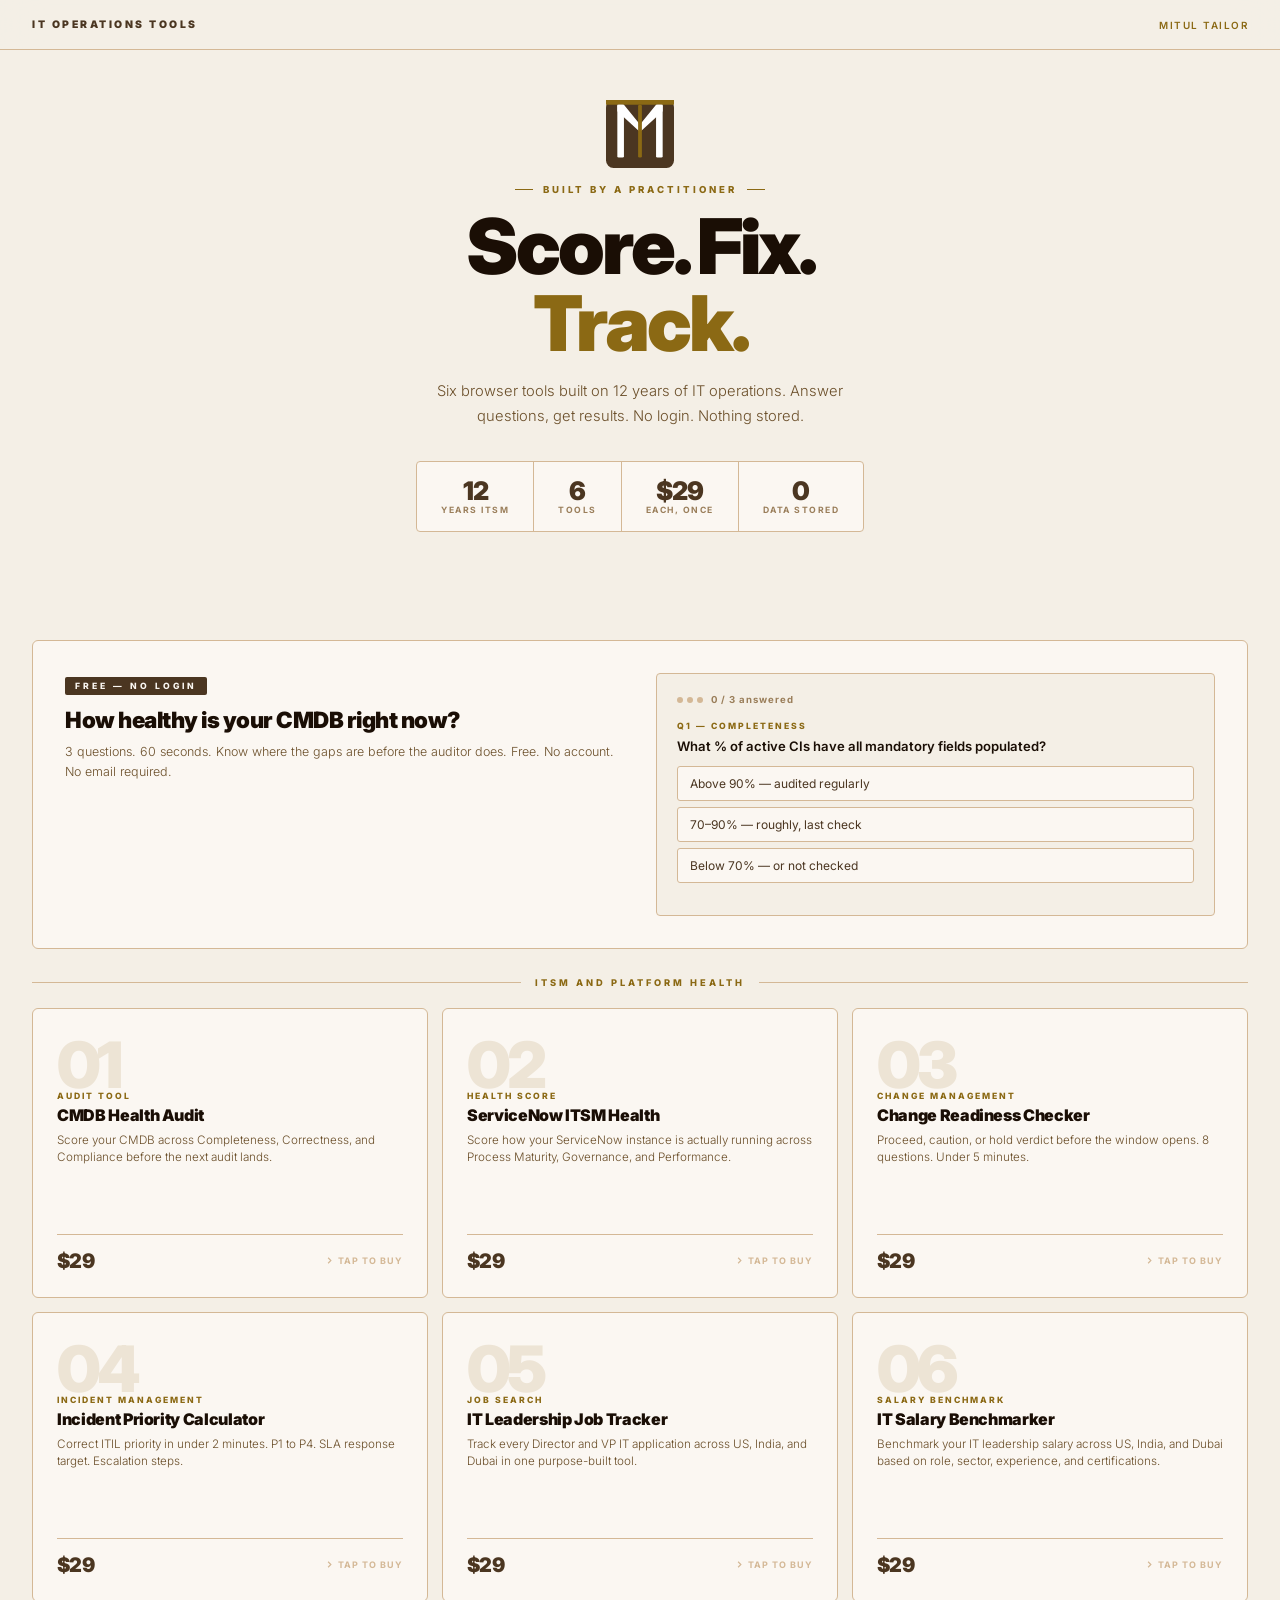
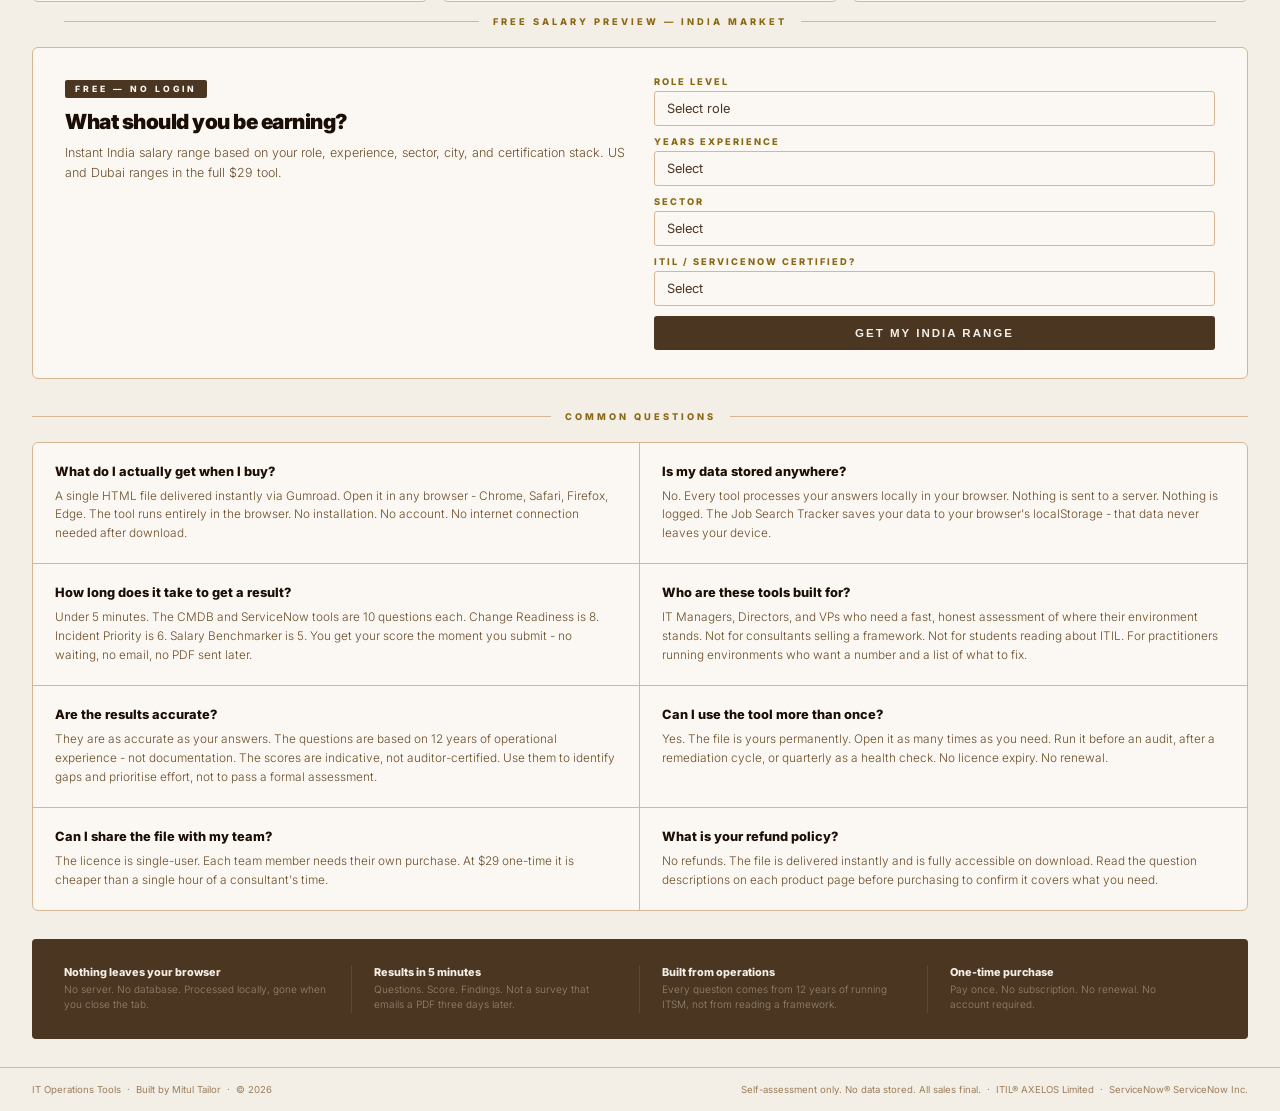
==== commit e42e3748: "Add files via upload" ====
--- a/index.html
+++ b/index.html
@@ -249,6 +249,73 @@
 @media(min-width:641px) and (max-width:900px){
   .faq{padding:0 24px}
 }
+
+/* FREE CMDB CHECK SECTION */
+.free-section{padding:0 32px;margin-bottom:28px}
+.free-banner{background:#FBF7F2;border:1px solid #D4B896;border-radius:6px;padding:32px;display:grid;grid-template-columns:1fr 1fr;gap:32px;align-items:start}
+.free-left .free-badge{font-size:.54rem;font-weight:800;letter-spacing:3px;text-transform:uppercase;color:#FBF7F2;background:#4B3621;padding:4px 10px;border-radius:2px;display:inline-block;margin-bottom:12px}
+.free-left h2{font-size:1.4rem;font-weight:900;color:#1A0E05;letter-spacing:-.5px;line-height:1.2;margin-bottom:8px}
+.free-left p{font-size:.78rem;color:#6B4F2A;line-height:1.6;font-weight:300}
+.free-quiz{background:#F4EFE6;border:1px solid #D4B896;border-radius:4px;padding:20px}
+.fq-label{font-size:.54rem;font-weight:800;letter-spacing:2px;text-transform:uppercase;color:#8B6914;margin-bottom:6px}
+.fq-text{font-size:.82rem;font-weight:600;color:#1A0E05;margin-bottom:10px;line-height:1.4}
+.fq-opts{display:flex;flex-direction:column;gap:6px;margin-bottom:12px}
+.fq-opt{padding:9px 12px;border:1px solid #D4B896;border-radius:3px;cursor:pointer;font-size:.75rem;color:#4B3621;transition:all .15s;background:#FBF7F2}
+.fq-opt:hover{border-color:#8B6914;background:#F4EFE6;color:#4B3621}
+.fq-opt.fq-sel{border-color:#FBF7F2;background:#4B3621;color:#F4EFE6}
+.fq-progress{display:flex;align-items:center;gap:8px;margin-bottom:16px}
+.fq-dots{display:flex;gap:4px}
+.fq-dot{width:6px;height:6px;border-radius:50%;background:#D4B896}
+.fq-dot.fq-done{background:#8B6914}
+.fq-pct{font-size:.6rem;color:#9A7E5A;font-weight:700;letter-spacing:1px}
+.fq-btn{width:100%;padding:11px;background:#4B3621;color:#F4EFE6;border:none;border-radius:3px;font-size:.72rem;font-weight:800;letter-spacing:2px;text-transform:uppercase;cursor:pointer;transition:opacity .2s}
+.fq-btn:hover{opacity:.85}
+.fq-btn:disabled{opacity:.35;cursor:not-allowed}
+.fq-result{display:none}
+.fq-score-row{display:flex;align-items:center;gap:16px;margin-bottom:12px}
+.fq-score-big{font-size:2.4rem;font-weight:900;color:#D4B896;letter-spacing:-2px;line-height:1;filter:blur(6px);user-select:none;cursor:not-allowed}
+.fq-score-sub{font-size:.6rem;font-weight:700;letter-spacing:1.5px;text-transform:uppercase;color:#8B6914}
+.fq-verdict{font-size:.75rem;color:#6B4F2A;line-height:1.5;margin-bottom:14px}
+.fq-gaps{margin-bottom:14px}
+.fq-gap{font-size:.7rem;color:#4B3621;padding:4px 0;border-bottom:1px solid #D4B896;line-height:1.4}
+.fq-gap:last-child{border-bottom:none}
+.fq-gap::before{content:"→ ";color:#8B6914;font-weight:700}
+.fq-upsell{background:#4B3621;border-radius:3px;padding:12px}
+.fq-upsell-h{font-size:.72rem;font-weight:800;color:#F4EFE6;margin-bottom:4px}
+.fq-upsell-sub{font-size:.65rem;color:rgba(244,239,230,.6);margin-bottom:10px;line-height:1.4}
+.fq-upsell-btn{display:inline-block;padding:9px 18px;background:#8B6914;color:#F4EFE6;border-radius:3px;font-size:.68rem;font-weight:800;letter-spacing:1.5px;text-transform:uppercase;text-decoration:none;transition:opacity .2s}
+.fq-upsell-btn:hover{opacity:.85}
+
+/* SALARY PREVIEW SECTION */
+.sal-section{padding:0 32px;margin-bottom:0}
+.sal-banner{background:#FBF7F2;border:1px solid #D4B896;border-radius:6px;padding:28px 32px;display:grid;grid-template-columns:1fr 1fr;gap:28px;align-items:start}
+.sal-left .sal-badge{font-size:.54rem;font-weight:800;letter-spacing:3px;text-transform:uppercase;color:#FBF7F2;background:#4B3621;padding:4px 10px;border-radius:2px;display:inline-block;margin-bottom:12px}
+.sal-left h2{font-size:1.3rem;font-weight:900;color:#1A0E05;letter-spacing:-.5px;line-height:1.2;margin-bottom:8px}
+.sal-left p{font-size:.78rem;color:#6B4F2A;line-height:1.6;font-weight:300}
+.sal-form{display:flex;flex-direction:column;gap:10px}
+.sf-field{display:flex;flex-direction:column;gap:4px}
+.sf-label{font-size:.58rem;font-weight:800;letter-spacing:2px;text-transform:uppercase;color:#8B6914}
+.sf-select{padding:9px 12px;border:1px solid #D4B896;border-radius:3px;background:#FBF7F2;color:#4B3621;font-size:.8rem;font-family:'Inter',sans-serif;appearance:none;cursor:pointer}
+.sf-select:focus{outline:none;border-color:#4B3621}
+.sf-btn{padding:11px;background:#4B3621;color:#F4EFE6;border:none;border-radius:3px;font-size:.72rem;font-weight:800;letter-spacing:2px;text-transform:uppercase;cursor:pointer;transition:opacity .2s}
+.sf-btn:hover{opacity:.85}
+.sal-result{display:none;flex-direction:column;gap:10px}
+.sal-india{background:#F4EFE6;border:1px solid #D4B896;border-radius:3px;padding:14px}
+.sal-india-lbl{font-size:.55rem;font-weight:800;letter-spacing:2px;text-transform:uppercase;color:#8B6914;margin-bottom:4px}
+.sal-india-range{font-size:1.4rem;font-weight:900;color:#1A0E05;letter-spacing:-1px;margin-bottom:4px}
+.sal-india-note{font-size:.68rem;color:#6B4F2A;line-height:1.5}
+.sal-locked{background:#4B3621;border-radius:3px;padding:12px;display:flex;align-items:center;justify-content:space-between;gap:10px}
+.sal-locked-lbl{font-size:.6rem;font-weight:800;letter-spacing:1.5px;text-transform:uppercase;color:#8B6914;margin-bottom:2px}
+.sal-locked-range{font-size:.85rem;font-weight:900;color:rgba(244,239,230,.2);filter:blur(4px);user-select:none}
+.sal-lock-btn{flex-shrink:0;padding:8px 14px;background:#8B6914;color:#F4EFE6;border-radius:3px;font-size:.62rem;font-weight:800;letter-spacing:1.5px;text-transform:uppercase;text-decoration:none;white-space:nowrap}
+
+@media(max-width:900px){
+  .free-banner,.sal-banner{grid-template-columns:1fr}
+  .free-section,.sal-section{padding:0 16px}
+}
+@media(max-width:640px){
+  .free-section,.sal-section{padding:0 16px}
+}
 </style>
 </head>
 <body>
@@ -278,6 +345,70 @@
   </div>
 </section>
 
+
+<div class="free-section">
+  <div class="free-banner">
+    <div class="free-left">
+      <span class="free-badge">Free — No Login</span>
+      <h2>How healthy is your CMDB right now?</h2>
+      <p>3 questions. 60 seconds. Know where the gaps are before the auditor does. Free. No account. No email required.</p>
+    </div>
+    <div class="free-quiz">
+      <div class="fq-progress">
+        <div class="fq-dots">
+          <div class="fq-dot" id="fqd1"></div>
+          <div class="fq-dot" id="fqd2"></div>
+          <div class="fq-dot" id="fqd3"></div>
+        </div>
+        <span class="fq-pct" id="fqPct">0 / 3 answered</span>
+      </div>
+      <div id="fqQuiz">
+        <div id="fqQ1">
+          <div class="fq-label">Q1 — Completeness</div>
+          <div class="fq-text">What % of active CIs have all mandatory fields populated?</div>
+          <div class="fq-opts">
+            <div class="fq-opt" onclick="fqPick(1,10,this)">Above 90% — audited regularly</div>
+            <div class="fq-opt" onclick="fqPick(1,6,this)">70–90% — roughly, last check</div>
+            <div class="fq-opt" onclick="fqPick(1,3,this)">Below 70% — or not checked</div>
+          </div>
+        </div>
+        <div id="fqQ2" style="display:none">
+          <div class="fq-label">Q2 — Correctness</div>
+          <div class="fq-text">When did you last physically verify CI records against actual assets?</div>
+          <div class="fq-opts">
+            <div class="fq-opt" onclick="fqPick(2,10,this)">Within 6 months</div>
+            <div class="fq-opt" onclick="fqPick(2,5,this)">6–18 months ago</div>
+            <div class="fq-opt" onclick="fqPick(2,2,this)">Over 18 months — or never</div>
+          </div>
+        </div>
+        <div id="fqQ3" style="display:none">
+          <div class="fq-label">Q3 — Compliance</div>
+          <div class="fq-text">Is the CMDB used for change impact analysis before every change?</div>
+          <div class="fq-opts">
+            <div class="fq-opt" onclick="fqPick(3,10,this)">Yes — mandatory step</div>
+            <div class="fq-opt" onclick="fqPick(3,5,this)">Sometimes — depends on owner</div>
+            <div class="fq-opt" onclick="fqPick(3,1,this)">Rarely or never</div>
+          </div>
+        </div>
+      </div>
+      <div class="fq-result" id="fqResult">
+        <div class="fq-score-row">
+          <div>
+            <div class="fq-score-big">XX</div>
+            <div class="fq-score-sub">out of 100</div>
+          </div>
+          <div class="fq-verdict">Your score is ready. The full 10-question audit reveals your exact number across Completeness, Correctness, and Compliance — with a prioritised gap list.</div>
+        </div>
+        <div class="fq-upsell">
+          <div class="fq-upsell-h">Unlock your full CMDB Health Score</div>
+          <div class="fq-upsell-sub">10 questions. Score out of 100. Dimension breakdown. Prioritised gap list with specific next actions. One-time $29.</div>
+          <a href="https://meetulista.gumroad.com/l/cmdb-audit-tool" class="fq-upsell-btn" target="_blank">Unlock the full audit</a>
+        </div>
+      </div>
+    </div>
+  </div>
+</div>
+
 <div class="section-label"><span>ITSM and Platform Health</span></div>
 
 <div class="grid">
@@ -362,6 +493,92 @@
 
 </div>
 
+
+
+<div class="sal-section">
+  <div class="section-label"><span>Free Salary Preview — India Market</span></div>
+  <div class="sal-banner">
+    <div class="sal-left">
+      <span class="sal-badge">Free — No Login</span>
+      <h2>What should you be earning?</h2>
+      <p>Instant India salary range based on your role, experience, sector, city, and certification stack. US and Dubai ranges in the full $29 tool.</p>
+    </div>
+    <div>
+      <div class="sal-form" id="salForm">
+        <div class="sf-field">
+          <label class="sf-label">Role level</label>
+          <select class="sf-select" id="salRole">
+            <option value="">Select role</option>
+            <option value="manager">IT Manager / Service Desk Manager</option>
+            <option value="senior_manager">Senior Manager IT</option>
+            <option value="director">Director of IT</option>
+            <option value="vp">VP of IT / VP Technology</option>
+            <option value="cio">CIO / Head of IT</option>
+          </select>
+        </div>
+        <div class="sf-field">
+          <label class="sf-label">Years experience</label>
+          <select class="sf-select" id="salExp">
+            <option value="">Select</option>
+            <option value="5">5–8 years</option>
+            <option value="10">8–12 years</option>
+            <option value="15">12–18 years</option>
+            <option value="20">18+ years</option>
+          </select>
+        </div>
+        <div class="sf-field">
+          <label class="sf-label">Sector</label>
+          <select class="sf-select" id="salSector">
+            <option value="">Select</option>
+            <option value="fs">Banking / BFSI</option>
+            <option value="tech">Technology / SaaS</option>
+            <option value="ps">Professional Services</option>
+            <option value="pharma">Pharma / Healthcare</option>
+            <option value="other">Other</option>
+          </select>
+        </div>
+        <div class="sf-field">
+          <label class="sf-label">ITIL / ServiceNow certified?</label>
+          <select class="sf-select" id="salCert">
+            <option value="">Select</option>
+            <option value="both">Both ITIL and ServiceNow CSA</option>
+            <option value="one">One of the two</option>
+            <option value="none">Neither</option>
+          </select>
+        </div>
+        <button class="sf-btn" onclick="salCalc()">Get My India Range</button>
+      </div>
+      <div class="sal-result" id="salResult">
+        <div class="sal-india">
+          <div class="sal-india-lbl">Your Salary Benchmark is Ready</div>
+          <div class="sal-india-range" style="filter:blur(7px);user-select:none;cursor:not-allowed">₹XX — ₹XXL</div>
+          <div class="sal-india-note">India, US, and Dubai ranges calculated for your profile. Unlock all three markets below.</div>
+        </div>
+        <div class="sal-locked">
+          <div>
+            <div class="sal-locked-lbl">India Market Range</div>
+            <div class="sal-locked-range">₹XX — ₹XXL CTC</div>
+          </div>
+          <a href="https://meetulista.gumroad.com/l/it-leadership-salary-benchmarker" class="sal-lock-btn" target="_blank">Unlock the full tool</a>
+        </div>
+        <div class="sal-locked">
+          <div>
+            <div class="sal-locked-lbl">US Market Range</div>
+            <div class="sal-locked-range">$XXX,XXX — $XXX,XXX</div>
+          </div>
+          <a href="https://meetulista.gumroad.com/l/it-leadership-salary-benchmarker" class="sal-lock-btn" target="_blank">Unlock the full tool</a>
+        </div>
+        <div class="sal-locked">
+          <div>
+            <div class="sal-locked-lbl">Dubai / UAE Range</div>
+            <div class="sal-locked-range">AED XX,XXX — AED XX,XXX/mo</div>
+          </div>
+          <a href="https://meetulista.gumroad.com/l/it-leadership-salary-benchmarker" class="sal-lock-btn" target="_blank">Unlock the full tool</a>
+        </div>
+      </div>
+    </div>
+  </div>
+</div>
 
 <!-- FAQ -->
 <div class="faq">
@@ -424,6 +641,43 @@
 </footer>
 
 <script>
+
+// FREE CMDB QUIZ
+const fqA={};
+function fqPick(q,val,el){
+  el.parentElement.querySelectorAll('.fq-opt').forEach(o=>o.classList.remove('fq-sel'));
+  el.classList.add('fq-sel');
+  fqA[q]=val;
+  document.getElementById('fqd'+q).classList.add('fq-done');
+  const answered=Object.keys(fqA).length;
+  document.getElementById('fqPct').textContent=answered+' / 3 answered';
+  setTimeout(()=>{
+    if(q<3){
+      document.getElementById('fqQ'+q).style.display='none';
+      document.getElementById('fqQ'+(q+1)).style.display='block';
+    } else {
+      fqShow();
+    }
+  },300);
+}
+function fqShow(){
+  document.getElementById('fqQuiz').style.display='none';
+  document.getElementById('fqResult').style.display='block';
+}
+
+
+// SALARY CALCULATOR
+
+function salCalc(){
+  const r=document.getElementById('salRole').value;
+  const e=document.getElementById('salExp').value;
+  const s=document.getElementById('salSector').value;
+  const c=document.getElementById('salCert').value;
+  if(!r||!e||!s||!c){alert('Please fill in all 4 fields.');return;}
+  document.getElementById('salForm').style.display='none';
+  document.getElementById('salResult').style.display='flex';
+}
+
 // SCROLL REVEAL
 const io=new IntersectionObserver(entries=>{entries.forEach(e=>{if(e.isIntersecting){e.target.classList.add('in');io.unobserve(e.target)}})},{threshold:.06});
 document.querySelectorAll('.fade-up').forEach(el=>io.observe(el));
